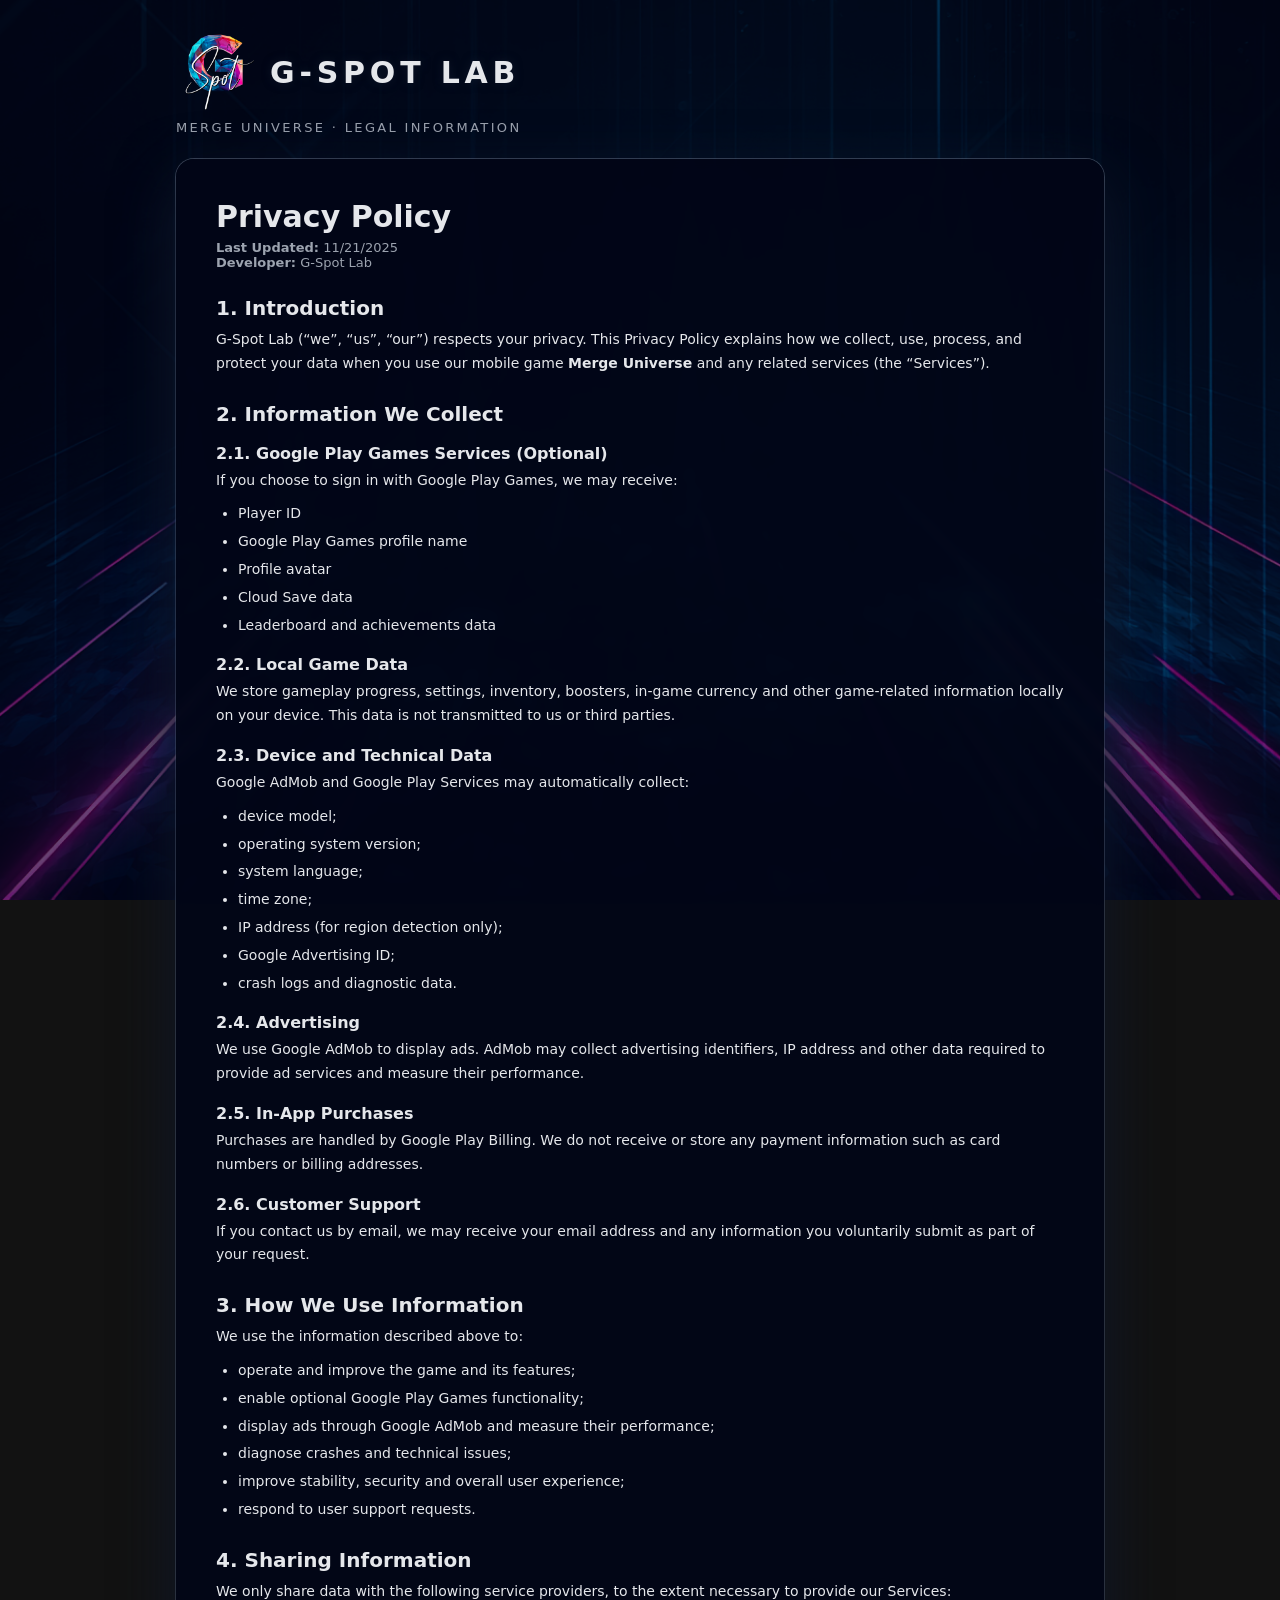
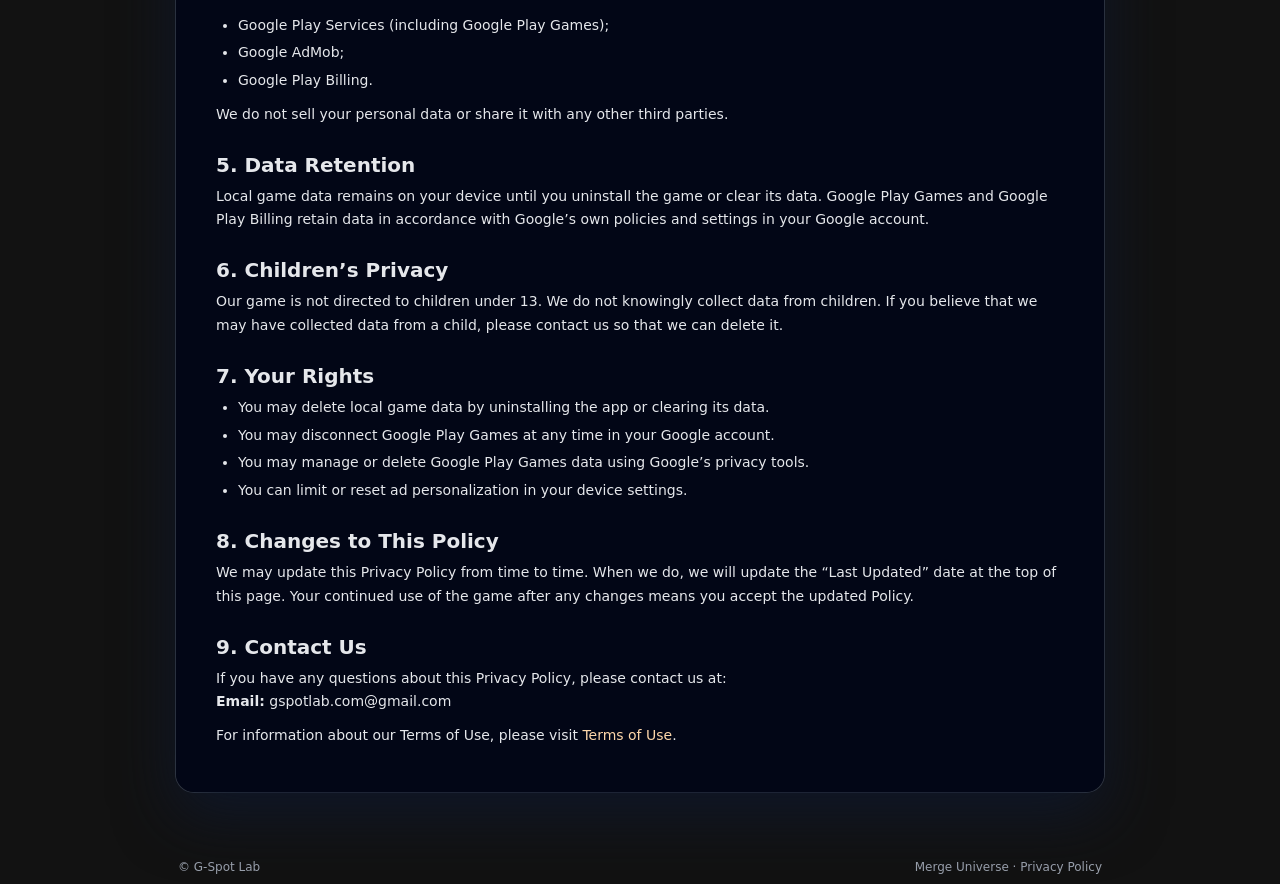
==== privacy/index.html @ c83ce178 "Update privacy index.html" ====
<!doctype html>
<html lang="en">
<head>
  <meta charset="utf-8" />
  <title>Privacy Policy – G-Spot Lab</title>
  <meta name="viewport" content="width=device-width, initial-scale=1" />
  <style>
    :root {
      color-scheme: dark;
      --bg-overlay: rgba(2, 6, 23, 0.6);   /* затемнение поверх фона */
      --card-bg: rgba(2, 6, 23, 0.94);     /* подложка под текст */
      --card-border: rgba(148, 163, 184, 0.4);
      --text: #e5e7eb;                     /* светло-серый текст */
      --muted: #9ca3af;
      --accent: #f97316;
      --accent-soft: #fed7aa;
    }

    * { box-sizing: border-box; }

    body {
      margin: 0;
      font-family: system-ui, -apple-system, BlinkMacSystemFont, "Segoe UI",
                   sans-serif;
      color: var(--text);

      /* фон как на Terms */
      background-image: url("../assets/loading-bg.png");
      background-size: cover;
      background-repeat: no-repeat;
      background-position: center bottom;
      background-attachment: fixed;

      position: relative;
      min-height: 100vh;
    }

    body::before {
      content: "";
      position: fixed;
      inset: 0;
      background: var(--bg-overlay);
      pointer-events: none;
      z-index: -1;
    }

    .page-wrap {
      max-width: 960px;
      margin: 0 auto;
      padding: 24px 12px 40px;
    }

    header {
      margin-bottom: 24px;
      display: flex;
      flex-direction: column;
      gap: 8px;
      align-items: flex-start;
    }

    .logo-row {
      display: flex;
      align-items: center;
      gap: 14px;
    }

    .logo-image {
      height: 80px;
      width: auto;
      display: block;
    }

    .logo-text-main {
      font-size: 30px;
      font-weight: 700;
      letter-spacing: 0.16em;
      text-transform: uppercase;
      color: var(--text); /* как основной текст */
      text-shadow: 0 0 10px rgba(15, 23, 42, 0.9);
    }

    .subtitle {
      font-size: 13px;
      text-transform: uppercase;
      letter-spacing: 0.18em;
      color: var(--muted);
    }

    .card {
      background: var(--card-bg);
      border-radius: 18px;
      padding: 30px 22px 30px;
      box-shadow:
        0 22px 60px rgba(15, 23, 42, 0.95),
        0 0 0 1px var(--card-border);
      backdrop-filter: blur(4px);
    }

    @media (min-width: 768px) {
      .page-wrap { padding: 32px 16px 48px; }
      .card { padding: 40px 40px 34px; }
    }

    h1 {
      font-size: 30px;
      margin: 0 0 6px;
    }

    .meta {
      font-size: 13px;
      color: var(--muted);
      margin-bottom: 22px;
    }

    h2 {
      margin-top: 26px;
      margin-bottom: 8px;
      font-size: 20px;
    }

    h3 {
      margin-top: 18px;
      margin-bottom: 4px;
      font-size: 16px;
    }

    p {
      margin-top: 6px;
      margin-bottom: 10px;
      font-size: 14px;
      line-height: 1.7;
      color: var(--text);
    }

    ul {
      margin: 4px 0 10px 22px;
      padding: 0;
      font-size: 14px;
      line-height: 1.7;
      color: var(--text);
    }

    li { margin-bottom: 4px; }
    strong { font-weight: 600; }

    a {
      color: var(--accent-soft);
      text-decoration: none;
      border-bottom: 1px solid transparent;
    }
    a:hover {
      border-bottom-color: rgba(249, 115, 22, 0.7);
    }

    footer {
      max-width: 960px;
      margin: 20px auto 0;
      font-size: 12px;
      color: var(--muted);
      display: flex;
      justify-content: space-between;
      gap: 12px;
      flex-wrap: wrap;
      padding: 0 18px 10px;
    }
  </style>
</head>
<body>
<div class="page-wrap">
  <header>
    <div class="logo-row">
      <img class="logo-image" src="../assets/gspot-logo.png" alt="G-Spot Lab logo" />
      <div class="logo-text-main">G-Spot Lab</div>
    </div>
    <div class="subtitle">Merge Universe · Legal Information</div>
  </header>

  <main class="card">
    <h1>Privacy Policy</h1>
    <div class="meta">
      <div><strong>Last Updated:</strong> 11/21/2025</div>
      <div><strong>Developer:</strong> G-Spot Lab</div>
    </div>

    <h2>1. Introduction</h2>
    <p>
      G-Spot Lab (“we”, “us”, “our”) respects your privacy. This Privacy Policy explains
      how we collect, use, process, and protect your data when you use our mobile game
      <strong>Merge Universe</strong> and any related services (the “Services”).
    </p>

    <h2>2. Information We Collect</h2>

    <h3>2.1. Google Play Games Services (Optional)</h3>
    <p>
      If you choose to sign in with Google Play Games, we may receive:
    </p>
    <ul>
      <li>Player ID</li>
      <li>Google Play Games profile name</li>
      <li>Profile avatar</li>
      <li>Cloud Save data</li>
      <li>Leaderboard and achievements data</li>
    </ul>

    <h3>2.2. Local Game Data</h3>
    <p>
      We store gameplay progress, settings, inventory, boosters, in-game currency and
      other game-related information locally on your device. This data is not transmitted
      to us or third parties.
    </p>

    <h3>2.3. Device and Technical Data</h3>
    <p>
      Google AdMob and Google Play Services may automatically collect:
    </p>
    <ul>
      <li>device model;</li>
      <li>operating system version;</li>
      <li>system language;</li>
      <li>time zone;</li>
      <li>IP address (for region detection only);</li>
      <li>Google Advertising ID;</li>
      <li>crash logs and diagnostic data.</li>
    </ul>

    <h3>2.4. Advertising</h3>
    <p>
      We use Google AdMob to display ads. AdMob may collect advertising identifiers,
      IP address and other data required to provide ad services and measure their
      performance.
    </p>

    <h3>2.5. In-App Purchases</h3>
    <p>
      Purchases are handled by Google Play Billing. We do not receive or store any payment
      information such as card numbers or billing addresses.
    </p>

    <h3>2.6. Customer Support</h3>
    <p>
      If you contact us by email, we may receive your email address and any information
      you voluntarily submit as part of your request.
    </p>

    <h2>3. How We Use Information</h2>
    <p>We use the information described above to:</p>
    <ul>
      <li>operate and improve the game and its features;</li>
      <li>enable optional Google Play Games functionality;</li>
      <li>display ads through Google AdMob and measure their performance;</li>
      <li>diagnose crashes and technical issues;</li>
      <li>improve stability, security and overall user experience;</li>
      <li>respond to user support requests.</li>
    </ul>

    <h2>4. Sharing Information</h2>
    <p>
      We only share data with the following service providers, to the extent necessary
      to provide our Services:
    </p>
    <ul>
      <li>Google Play Services (including Google Play Games);</li>
      <li>Google AdMob;</li>
      <li>Google Play Billing.</li>
    </ul>
    <p>
      We do not sell your personal data or share it with any other third parties.
    </p>

    <h2>5. Data Retention</h2>
    <p>
      Local game data remains on your device until you uninstall the game or clear its
      data. Google Play Games and Google Play Billing retain data in accordance with
      Google’s own policies and settings in your Google account.
    </p>

    <h2>6. Children’s Privacy</h2>
    <p>
      Our game is not directed to children under 13. We do not knowingly collect data
      from children. If you believe that we may have collected data from a child,
      please contact us so that we can delete it.
    </p>

    <h2>7. Your Rights</h2>
    <ul>
      <li>You may delete local game data by uninstalling the app or clearing its data.</li>
      <li>You may disconnect Google Play Games at any time in your Google account.</li>
      <li>You may manage or delete Google Play Games data using Google’s privacy tools.</li>
      <li>You can limit or reset ad personalization in your device settings.</li>
    </ul>

    <h2>8. Changes to This Policy</h2>
    <p>
      We may update this Privacy Policy from time to time. When we do, we will update
      the “Last Updated” date at the top of this page. Your continued use of the game
      after any changes means you accept the updated Policy.
    </p>

    <h2>9. Contact Us</h2>
    <p>
      If you have any questions about this Privacy Policy, please contact us at:<br />
      <strong>Email:</strong> gspotlab.com@gmail.com
    </p>
    <p>
      For information about our Terms of Use, please visit
      <a href="/terms">Terms of Use</a>.
    </p>
  </main>
</div>

<footer>
  <span>© G-Spot Lab</span>
  <span>Merge Universe · Privacy Policy</span>
</footer>
</body>
</html>
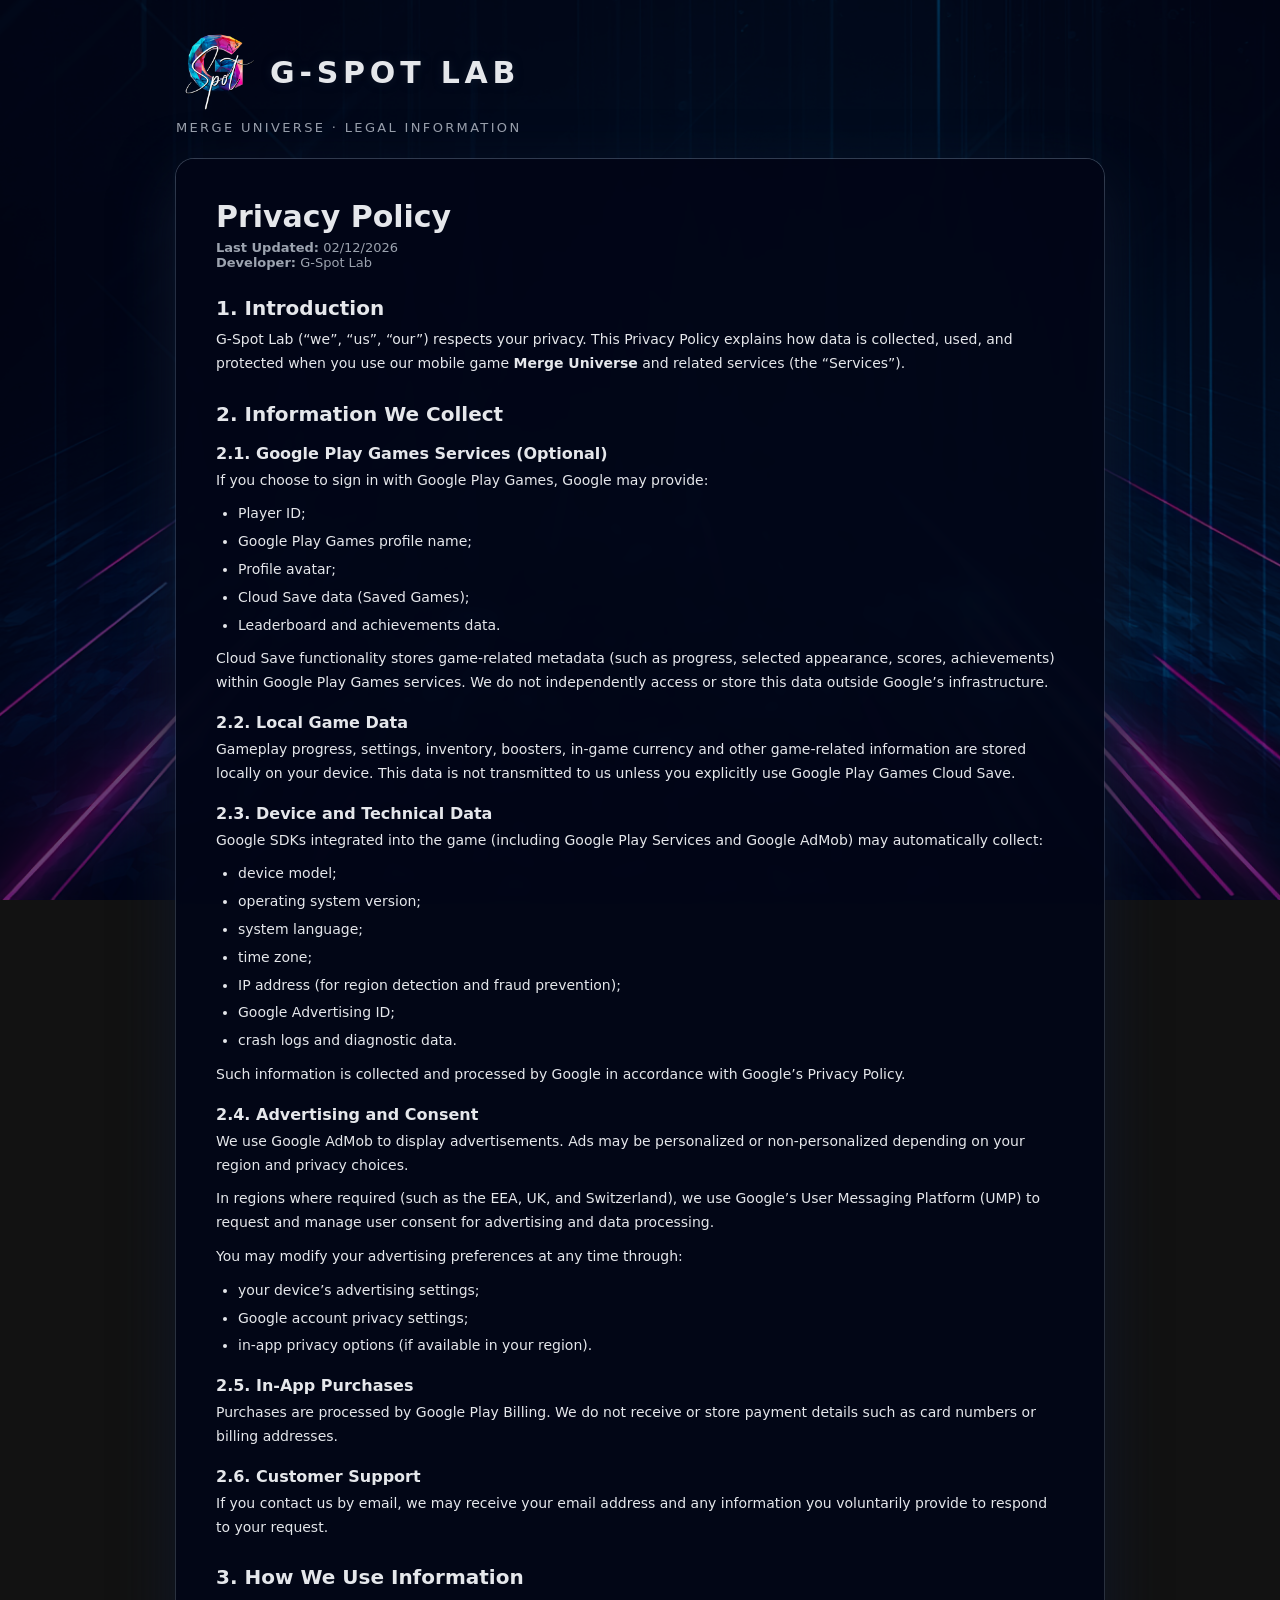
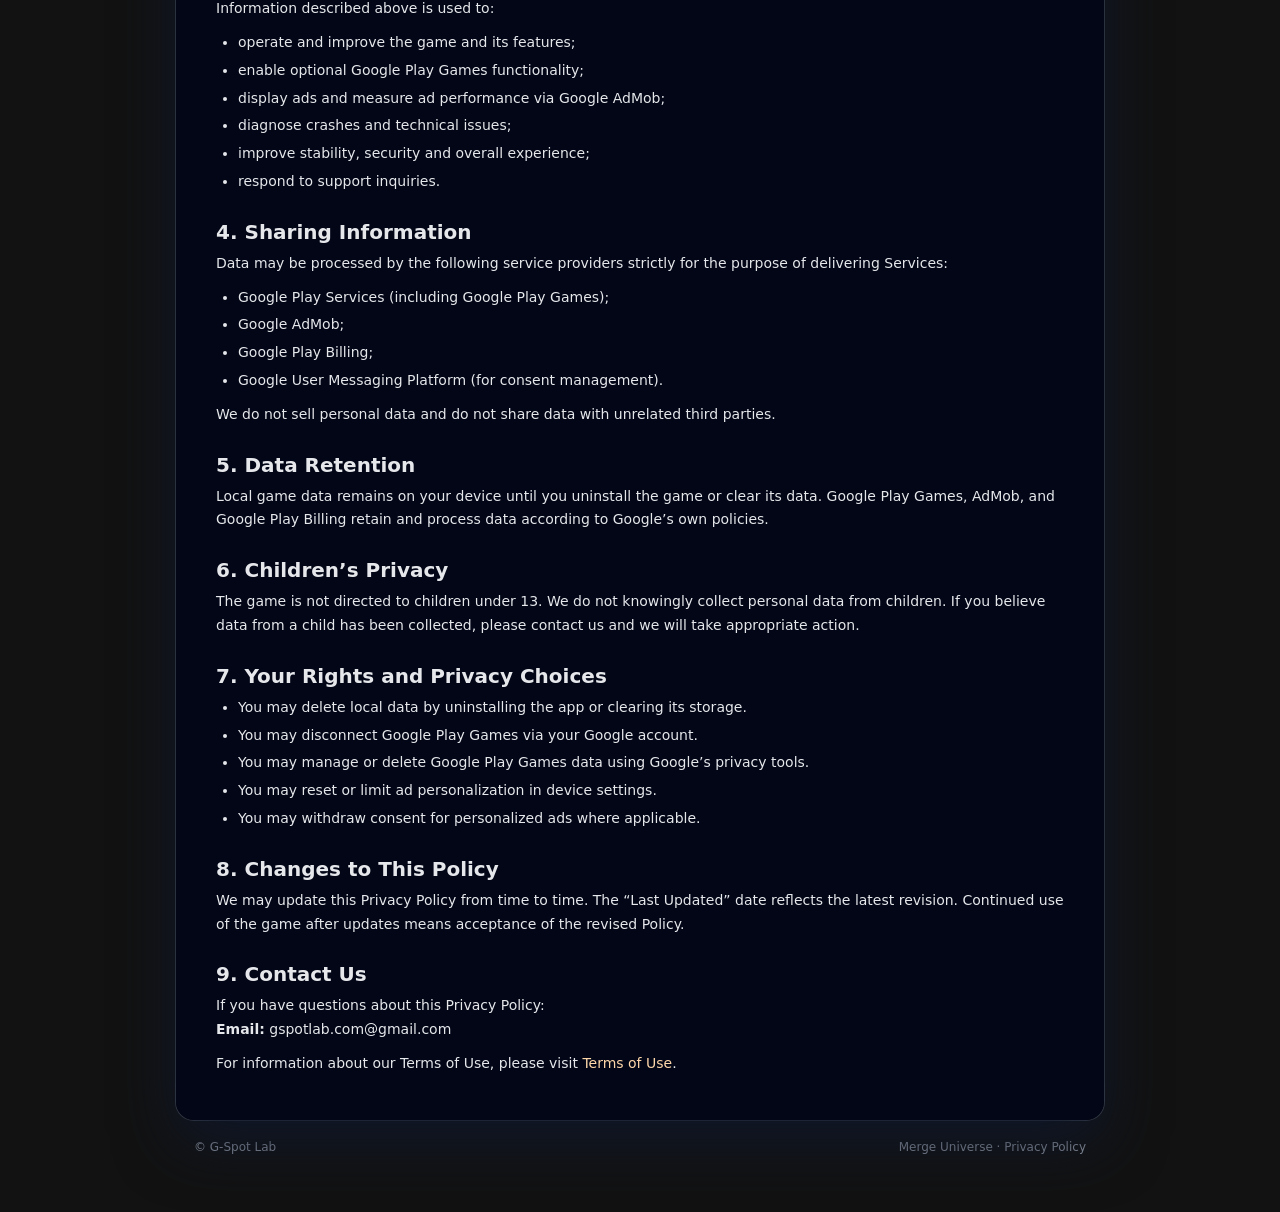
==== commit 21130271: "Update index.html" ====
--- a/privacy/index.html
+++ b/privacy/index.html
@@ -176,138 +176,160 @@
   </header>
 
   <main class="card">
-    <h1>Privacy Policy</h1>
-    <div class="meta">
-      <div><strong>Last Updated:</strong> 11/21/2025</div>
-      <div><strong>Developer:</strong> G-Spot Lab</div>
-    </div>
-
-    <h2>1. Introduction</h2>
-    <p>
-      G-Spot Lab (“we”, “us”, “our”) respects your privacy. This Privacy Policy explains
-      how we collect, use, process, and protect your data when you use our mobile game
-      <strong>Merge Universe</strong> and any related services (the “Services”).
-    </p>
-
-    <h2>2. Information We Collect</h2>
-
-    <h3>2.1. Google Play Games Services (Optional)</h3>
-    <p>
-      If you choose to sign in with Google Play Games, we may receive:
-    </p>
-    <ul>
-      <li>Player ID</li>
-      <li>Google Play Games profile name</li>
-      <li>Profile avatar</li>
-      <li>Cloud Save data</li>
-      <li>Leaderboard and achievements data</li>
-    </ul>
-
-    <h3>2.2. Local Game Data</h3>
-    <p>
-      We store gameplay progress, settings, inventory, boosters, in-game currency and
-      other game-related information locally on your device. This data is not transmitted
-      to us or third parties.
-    </p>
-
-    <h3>2.3. Device and Technical Data</h3>
-    <p>
-      Google AdMob and Google Play Services may automatically collect:
-    </p>
-    <ul>
-      <li>device model;</li>
-      <li>operating system version;</li>
-      <li>system language;</li>
-      <li>time zone;</li>
-      <li>IP address (for region detection only);</li>
-      <li>Google Advertising ID;</li>
-      <li>crash logs and diagnostic data.</li>
-    </ul>
-
-    <h3>2.4. Advertising</h3>
-    <p>
-      We use Google AdMob to display ads. AdMob may collect advertising identifiers,
-      IP address and other data required to provide ad services and measure their
-      performance.
-    </p>
-
-    <h3>2.5. In-App Purchases</h3>
-    <p>
-      Purchases are handled by Google Play Billing. We do not receive or store any payment
-      information such as card numbers or billing addresses.
-    </p>
-
-    <h3>2.6. Customer Support</h3>
-    <p>
-      If you contact us by email, we may receive your email address and any information
-      you voluntarily submit as part of your request.
-    </p>
-
-    <h2>3. How We Use Information</h2>
-    <p>We use the information described above to:</p>
-    <ul>
-      <li>operate and improve the game and its features;</li>
-      <li>enable optional Google Play Games functionality;</li>
-      <li>display ads through Google AdMob and measure their performance;</li>
-      <li>diagnose crashes and technical issues;</li>
-      <li>improve stability, security and overall user experience;</li>
-      <li>respond to user support requests.</li>
-    </ul>
-
-    <h2>4. Sharing Information</h2>
-    <p>
-      We only share data with the following service providers, to the extent necessary
-      to provide our Services:
-    </p>
-    <ul>
-      <li>Google Play Services (including Google Play Games);</li>
-      <li>Google AdMob;</li>
-      <li>Google Play Billing.</li>
-    </ul>
-    <p>
-      We do not sell your personal data or share it with any other third parties.
-    </p>
-
-    <h2>5. Data Retention</h2>
-    <p>
-      Local game data remains on your device until you uninstall the game or clear its
-      data. Google Play Games and Google Play Billing retain data in accordance with
-      Google’s own policies and settings in your Google account.
-    </p>
-
-    <h2>6. Children’s Privacy</h2>
-    <p>
-      Our game is not directed to children under 13. We do not knowingly collect data
-      from children. If you believe that we may have collected data from a child,
-      please contact us so that we can delete it.
-    </p>
-
-    <h2>7. Your Rights</h2>
-    <ul>
-      <li>You may delete local game data by uninstalling the app or clearing its data.</li>
-      <li>You may disconnect Google Play Games at any time in your Google account.</li>
-      <li>You may manage or delete Google Play Games data using Google’s privacy tools.</li>
-      <li>You can limit or reset ad personalization in your device settings.</li>
-    </ul>
-
-    <h2>8. Changes to This Policy</h2>
-    <p>
-      We may update this Privacy Policy from time to time. When we do, we will update
-      the “Last Updated” date at the top of this page. Your continued use of the game
-      after any changes means you accept the updated Policy.
-    </p>
-
-    <h2>9. Contact Us</h2>
-    <p>
-      If you have any questions about this Privacy Policy, please contact us at:<br />
-      <strong>Email:</strong> gspotlab.com@gmail.com
-    </p>
-    <p>
-      For information about our Terms of Use, please visit
-      <a href="/terms">Terms of Use</a>.
-    </p>
-  </main>
-</div>
+  <h1>Privacy Policy</h1>
+  <div class="meta">
+    <div><strong>Last Updated:</strong> 02/12/2026</div>
+    <div><strong>Developer:</strong> G-Spot Lab</div>
+  </div>
+
+  <h2>1. Introduction</h2>
+  <p>
+    G-Spot Lab (“we”, “us”, “our”) respects your privacy. This Privacy Policy explains
+    how data is collected, used, and protected when you use our mobile game
+    <strong>Merge Universe</strong> and related services (the “Services”).
+  </p>
+
+  <h2>2. Information We Collect</h2>
+
+  <h3>2.1. Google Play Games Services (Optional)</h3>
+  <p>If you choose to sign in with Google Play Games, Google may provide:</p>
+  <ul>
+    <li>Player ID;</li>
+    <li>Google Play Games profile name;</li>
+    <li>Profile avatar;</li>
+    <li>Cloud Save data (Saved Games);</li>
+    <li>Leaderboard and achievements data.</li>
+  </ul>
+  <p>
+    Cloud Save functionality stores game-related metadata (such as progress,
+    selected appearance, scores, achievements) within Google Play Games services.
+    We do not independently access or store this data outside Google’s infrastructure.
+  </p>
+
+  <h3>2.2. Local Game Data</h3>
+  <p>
+    Gameplay progress, settings, inventory, boosters, in-game currency and other
+    game-related information are stored locally on your device. This data is not
+    transmitted to us unless you explicitly use Google Play Games Cloud Save.
+  </p>
+
+  <h3>2.3. Device and Technical Data</h3>
+  <p>
+    Google SDKs integrated into the game (including Google Play Services and
+    Google AdMob) may automatically collect:
+  </p>
+  <ul>
+    <li>device model;</li>
+    <li>operating system version;</li>
+    <li>system language;</li>
+    <li>time zone;</li>
+    <li>IP address (for region detection and fraud prevention);</li>
+    <li>Google Advertising ID;</li>
+    <li>crash logs and diagnostic data.</li>
+  </ul>
+  <p>
+    Such information is collected and processed by Google in accordance with
+    Google’s Privacy Policy.
+  </p>
+
+  <h3>2.4. Advertising and Consent</h3>
+  <p>
+    We use Google AdMob to display advertisements. Ads may be personalized or
+    non-personalized depending on your region and privacy choices.
+  </p>
+  <p>
+    In regions where required (such as the EEA, UK, and Switzerland), we use
+    Google’s User Messaging Platform (UMP) to request and manage user consent
+    for advertising and data processing.
+  </p>
+  <p>
+    You may modify your advertising preferences at any time through:
+  </p>
+  <ul>
+    <li>your device’s advertising settings;</li>
+    <li>Google account privacy settings;</li>
+    <li>in-app privacy options (if available in your region).</li>
+  </ul>
+
+  <h3>2.5. In-App Purchases</h3>
+  <p>
+    Purchases are processed by Google Play Billing. We do not receive or store
+    payment details such as card numbers or billing addresses.
+  </p>
+
+  <h3>2.6. Customer Support</h3>
+  <p>
+    If you contact us by email, we may receive your email address and any
+    information you voluntarily provide to respond to your request.
+  </p>
+
+  <h2>3. How We Use Information</h2>
+  <p>Information described above is used to:</p>
+  <ul>
+    <li>operate and improve the game and its features;</li>
+    <li>enable optional Google Play Games functionality;</li>
+    <li>display ads and measure ad performance via Google AdMob;</li>
+    <li>diagnose crashes and technical issues;</li>
+    <li>improve stability, security and overall experience;</li>
+    <li>respond to support inquiries.</li>
+  </ul>
+
+  <h2>4. Sharing Information</h2>
+  <p>
+    Data may be processed by the following service providers strictly for the
+    purpose of delivering Services:
+  </p>
+  <ul>
+    <li>Google Play Services (including Google Play Games);</li>
+    <li>Google AdMob;</li>
+    <li>Google Play Billing;</li>
+    <li>Google User Messaging Platform (for consent management).</li>
+  </ul>
+  <p>
+    We do not sell personal data and do not share data with unrelated third parties.
+  </p>
+
+  <h2>5. Data Retention</h2>
+  <p>
+    Local game data remains on your device until you uninstall the game or clear
+    its data. Google Play Games, AdMob, and Google Play Billing retain and
+    process data according to Google’s own policies.
+  </p>
+
+  <h2>6. Children’s Privacy</h2>
+  <p>
+    The game is not directed to children under 13. We do not knowingly collect
+    personal data from children. If you believe data from a child has been
+    collected, please contact us and we will take appropriate action.
+  </p>
+
+  <h2>7. Your Rights and Privacy Choices</h2>
+  <ul>
+    <li>You may delete local data by uninstalling the app or clearing its storage.</li>
+    <li>You may disconnect Google Play Games via your Google account.</li>
+    <li>You may manage or delete Google Play Games data using Google’s privacy tools.</li>
+    <li>You may reset or limit ad personalization in device settings.</li>
+    <li>You may withdraw consent for personalized ads where applicable.</li>
+  </ul>
+
+  <h2>8. Changes to This Policy</h2>
+  <p>
+    We may update this Privacy Policy from time to time. The “Last Updated” date
+    reflects the latest revision. Continued use of the game after updates means
+    acceptance of the revised Policy.
+  </p>
+
+  <h2>9. Contact Us</h2>
+  <p>
+    If you have questions about this Privacy Policy:<br />
+    <strong>Email:</strong> gspotlab.com@gmail.com
+  </p>
+  <p>
+    For information about our Terms of Use, please visit
+    <a href="/terms">Terms of Use</a>.
+  </p>
+</main>
+
 
 <footer>
   <span>© G-Spot Lab</span>
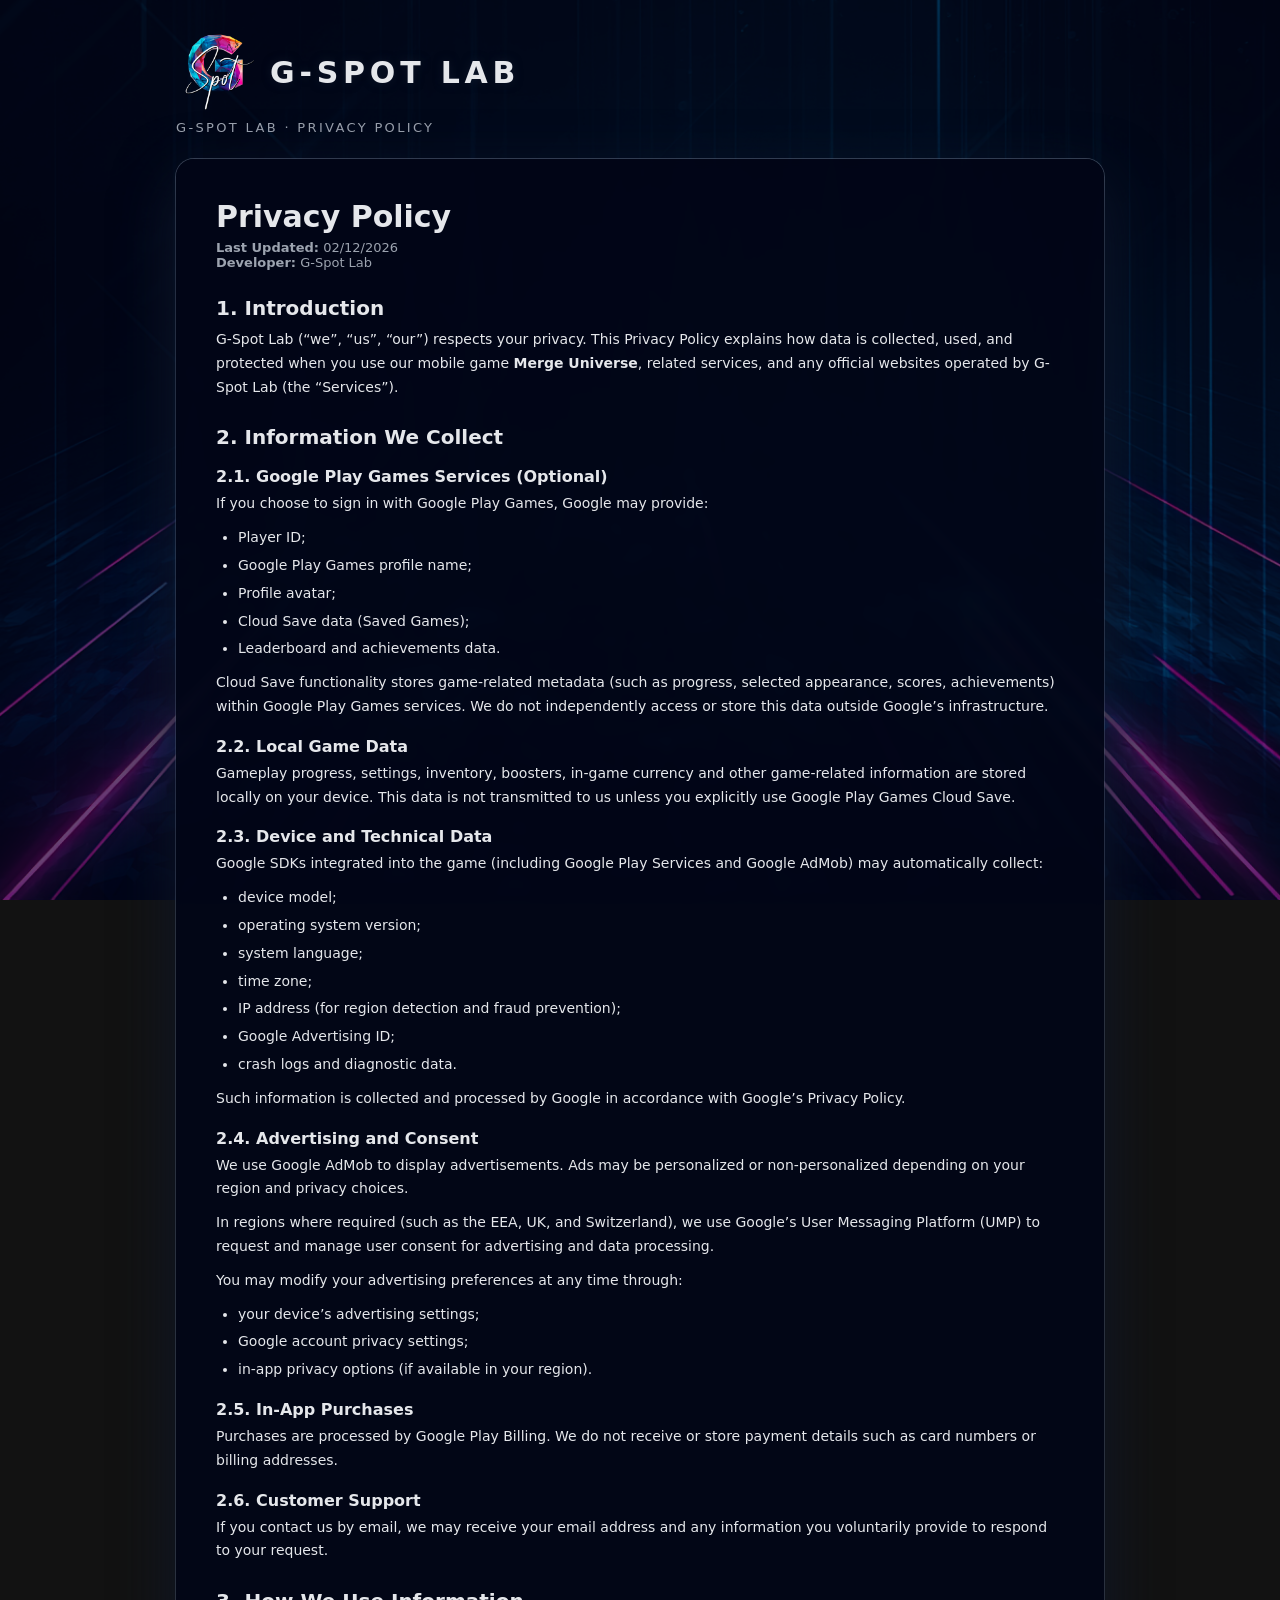
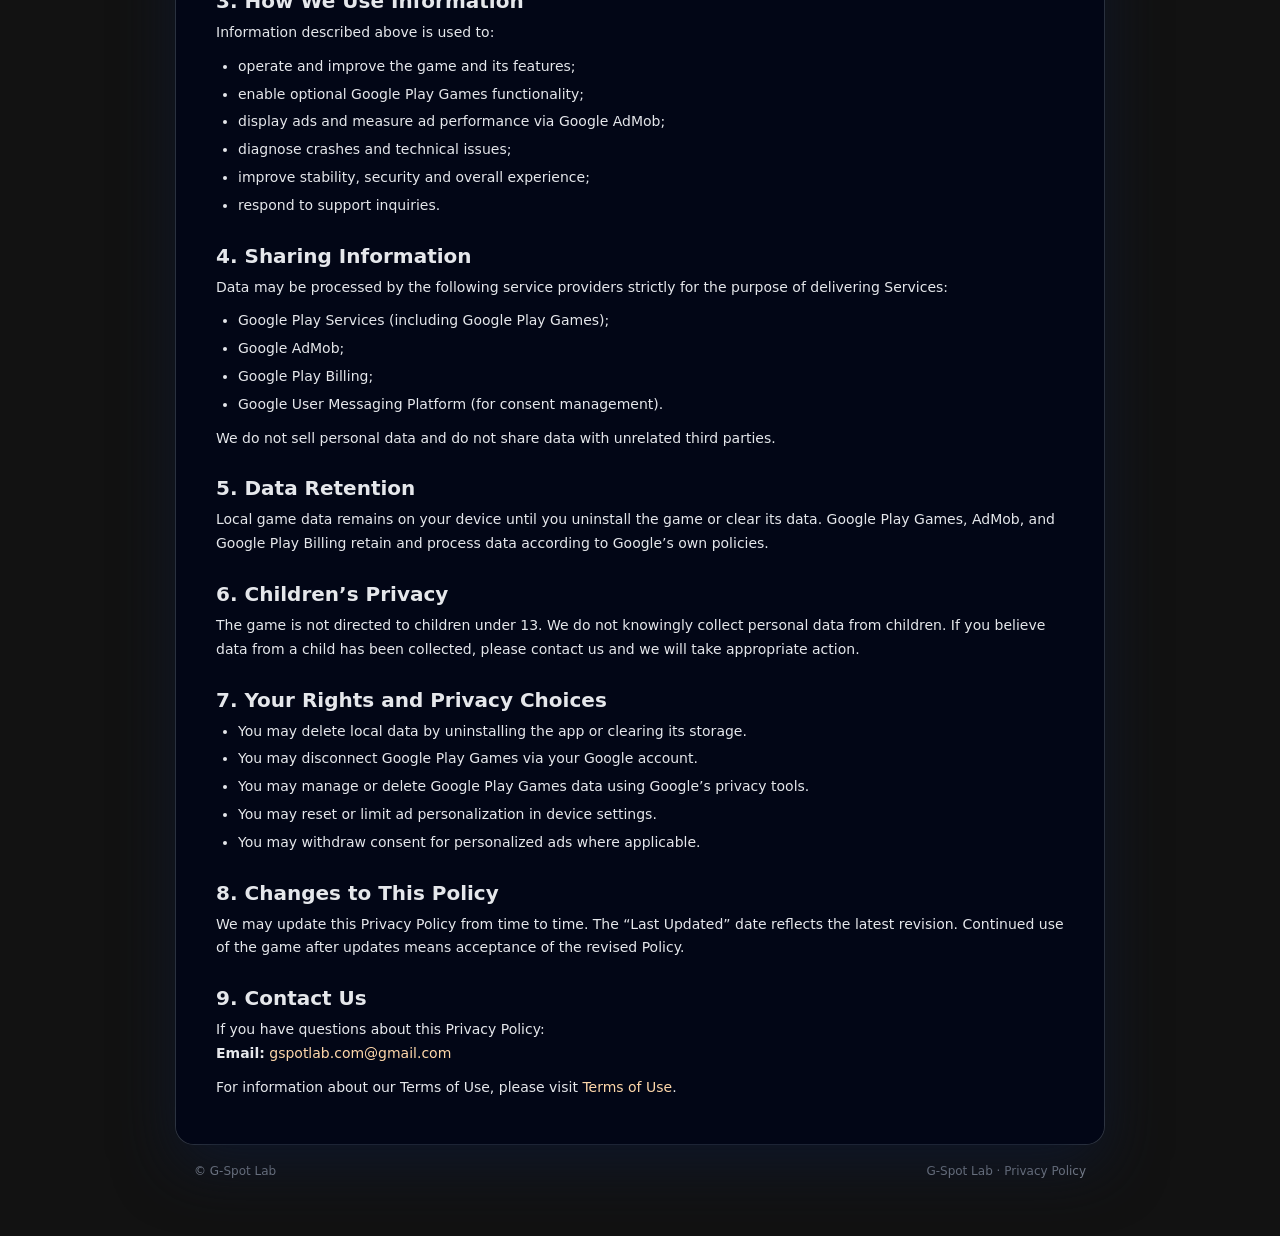
==== commit 0627e1f2: "Update index.html" ====
--- a/privacy/index.html
+++ b/privacy/index.html
@@ -172,7 +172,7 @@
       <img class="logo-image" src="../assets/gspot-logo.png" alt="G-Spot Lab logo" />
       <div class="logo-text-main">G-Spot Lab</div>
     </div>
-    <div class="subtitle">Merge Universe · Legal Information</div>
+    <div class="subtitle">G-Spot Lab · Privacy Policy</div>
   </header>
 
   <main class="card">
@@ -183,11 +183,12 @@
   </div>
 
   <h2>1. Introduction</h2>
-  <p>
-    G-Spot Lab (“we”, “us”, “our”) respects your privacy. This Privacy Policy explains
-    how data is collected, used, and protected when you use our mobile game
-    <strong>Merge Universe</strong> and related services (the “Services”).
-  </p>
+<p>
+  G-Spot Lab (“we”, “us”, “our”) respects your privacy. This Privacy Policy explains
+  how data is collected, used, and protected when you use our mobile game
+  <strong>Merge Universe</strong>, related services, and any official websites
+  operated by G-Spot Lab (the “Services”).
+</p>
 
   <h2>2. Information We Collect</h2>
 
@@ -322,7 +323,8 @@
   <h2>9. Contact Us</h2>
   <p>
     If you have questions about this Privacy Policy:<br />
-    <strong>Email:</strong> gspotlab.com@gmail.com
+    <strong>Email:</strong> 
+<a href="mailto:gspotlab.com@gmail.com">gspotlab.com@gmail.com</a>
   </p>
   <p>
     For information about our Terms of Use, please visit
@@ -333,7 +335,7 @@
 
 <footer>
   <span>© G-Spot Lab</span>
-  <span>Merge Universe · Privacy Policy</span>
+  <span>G-Spot Lab · Privacy Policy</span>
 </footer>
 </body>
 </html>
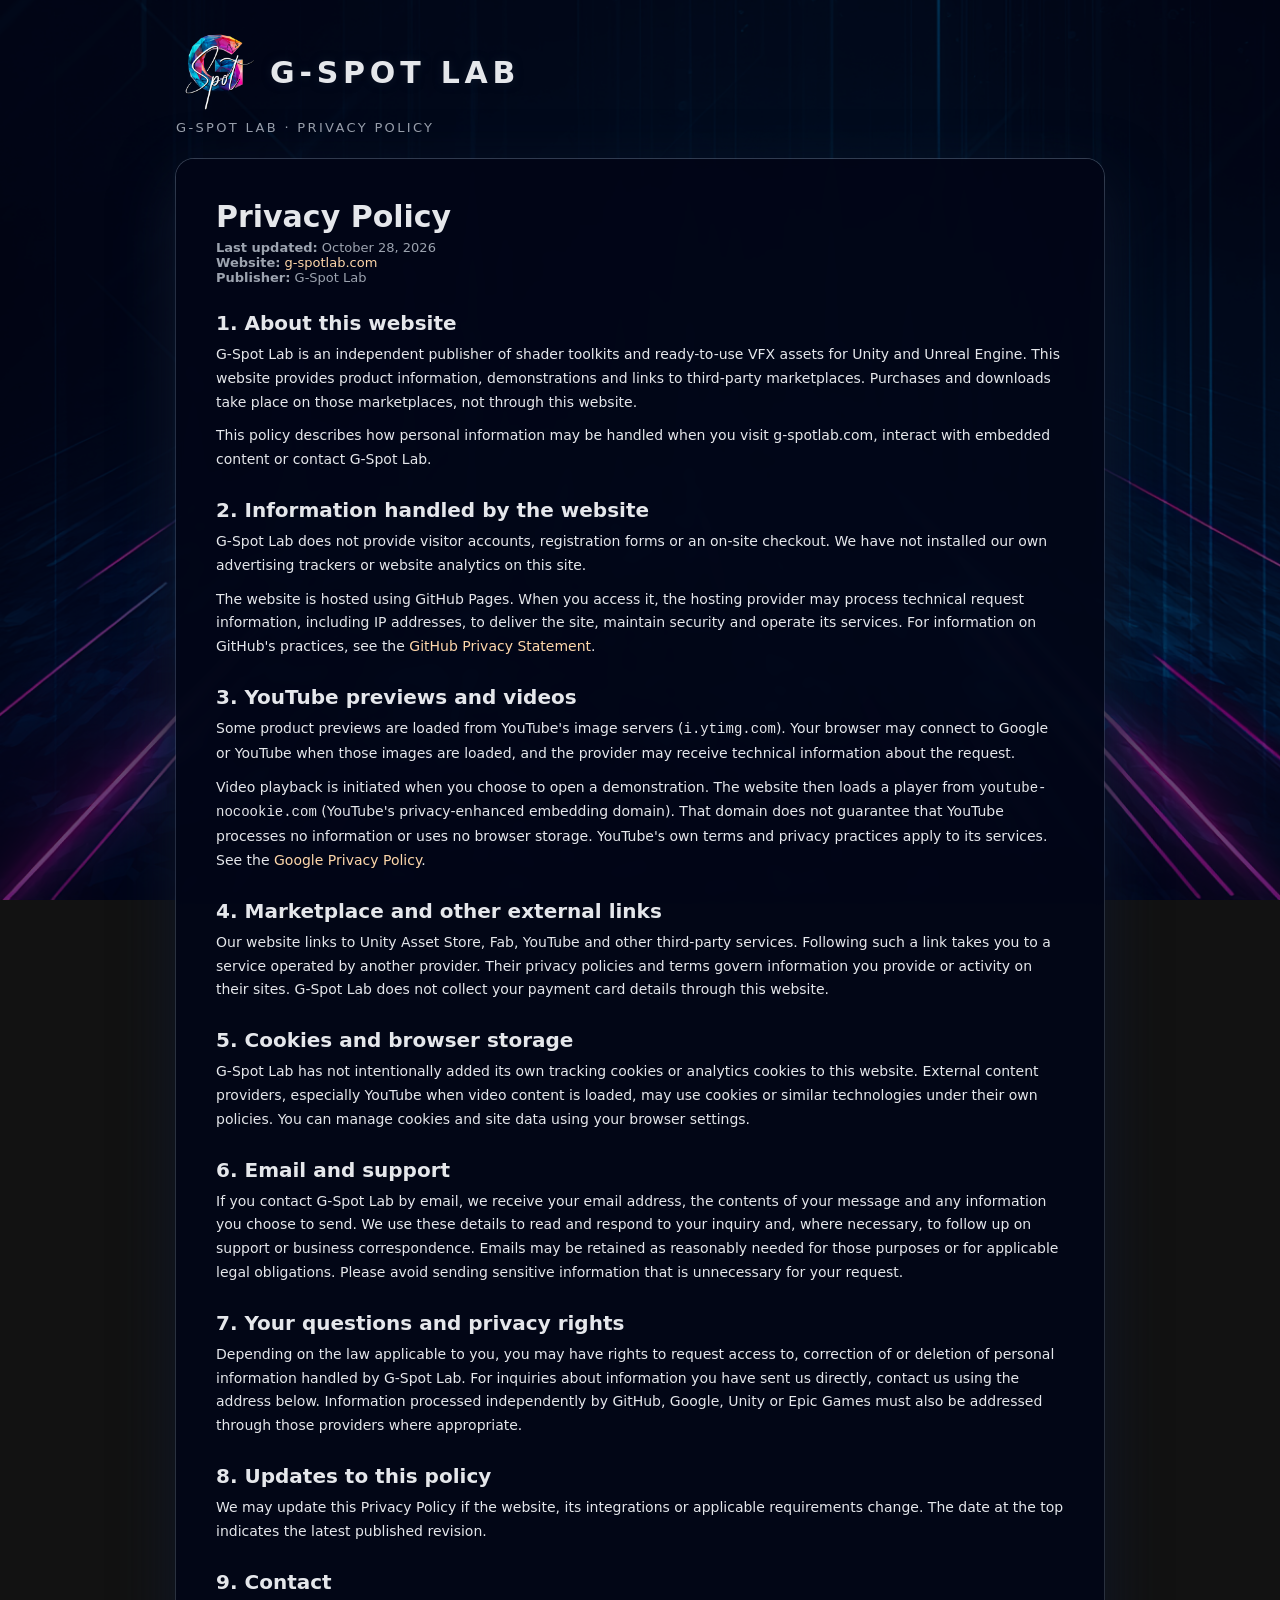
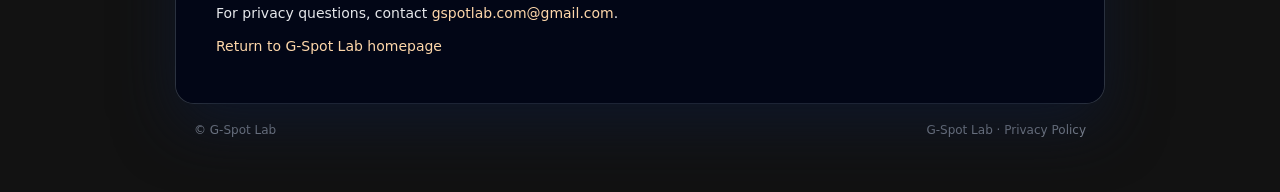
==== commit 3f5fd193: "Rewrite Privacy Policy for G-Spot Lab static asset publisher website" ====
--- a/privacy/index.html
+++ b/privacy/index.html
@@ -164,6 +164,8 @@
       padding: 0 18px 10px;
     }
   </style>
+<link rel="stylesheet" href="/assets/back-to-top.css?v=1" />
+  <script src="/assets/back-to-top.js?v=1" defer></script>
 </head>
 <body>
 <div class="page-wrap">
@@ -176,161 +178,44 @@
   </header>
 
   <main class="card">
-  <h1>Privacy Policy</h1>
-  <div class="meta">
-    <div><strong>Last Updated:</strong> 02/12/2026</div>
-    <div><strong>Developer:</strong> G-Spot Lab</div>
-  </div>
-
-  <h2>1. Introduction</h2>
-<p>
-  G-Spot Lab (“we”, “us”, “our”) respects your privacy. This Privacy Policy explains
-  how data is collected, used, and protected when you use our mobile game
-  <strong>Merge Universe</strong>, related services, and any official websites
-  operated by G-Spot Lab (the “Services”).
-</p>
-
-  <h2>2. Information We Collect</h2>
-
-  <h3>2.1. Google Play Games Services (Optional)</h3>
-  <p>If you choose to sign in with Google Play Games, Google may provide:</p>
-  <ul>
-    <li>Player ID;</li>
-    <li>Google Play Games profile name;</li>
-    <li>Profile avatar;</li>
-    <li>Cloud Save data (Saved Games);</li>
-    <li>Leaderboard and achievements data.</li>
-  </ul>
-  <p>
-    Cloud Save functionality stores game-related metadata (such as progress,
-    selected appearance, scores, achievements) within Google Play Games services.
-    We do not independently access or store this data outside Google’s infrastructure.
-  </p>
-
-  <h3>2.2. Local Game Data</h3>
-  <p>
-    Gameplay progress, settings, inventory, boosters, in-game currency and other
-    game-related information are stored locally on your device. This data is not
-    transmitted to us unless you explicitly use Google Play Games Cloud Save.
-  </p>
-
-  <h3>2.3. Device and Technical Data</h3>
-  <p>
-    Google SDKs integrated into the game (including Google Play Services and
-    Google AdMob) may automatically collect:
-  </p>
-  <ul>
-    <li>device model;</li>
-    <li>operating system version;</li>
-    <li>system language;</li>
-    <li>time zone;</li>
-    <li>IP address (for region detection and fraud prevention);</li>
-    <li>Google Advertising ID;</li>
-    <li>crash logs and diagnostic data.</li>
-  </ul>
-  <p>
-    Such information is collected and processed by Google in accordance with
-    Google’s Privacy Policy.
-  </p>
-
-  <h3>2.4. Advertising and Consent</h3>
-  <p>
-    We use Google AdMob to display advertisements. Ads may be personalized or
-    non-personalized depending on your region and privacy choices.
-  </p>
-  <p>
-    In regions where required (such as the EEA, UK, and Switzerland), we use
-    Google’s User Messaging Platform (UMP) to request and manage user consent
-    for advertising and data processing.
-  </p>
-  <p>
-    You may modify your advertising preferences at any time through:
-  </p>
-  <ul>
-    <li>your device’s advertising settings;</li>
-    <li>Google account privacy settings;</li>
-    <li>in-app privacy options (if available in your region).</li>
-  </ul>
-
-  <h3>2.5. In-App Purchases</h3>
-  <p>
-    Purchases are processed by Google Play Billing. We do not receive or store
-    payment details such as card numbers or billing addresses.
-  </p>
-
-  <h3>2.6. Customer Support</h3>
-  <p>
-    If you contact us by email, we may receive your email address and any
-    information you voluntarily provide to respond to your request.
-  </p>
-
-  <h2>3. How We Use Information</h2>
-  <p>Information described above is used to:</p>
-  <ul>
-    <li>operate and improve the game and its features;</li>
-    <li>enable optional Google Play Games functionality;</li>
-    <li>display ads and measure ad performance via Google AdMob;</li>
-    <li>diagnose crashes and technical issues;</li>
-    <li>improve stability, security and overall experience;</li>
-    <li>respond to support inquiries.</li>
-  </ul>
-
-  <h2>4. Sharing Information</h2>
-  <p>
-    Data may be processed by the following service providers strictly for the
-    purpose of delivering Services:
-  </p>
-  <ul>
-    <li>Google Play Services (including Google Play Games);</li>
-    <li>Google AdMob;</li>
-    <li>Google Play Billing;</li>
-    <li>Google User Messaging Platform (for consent management).</li>
-  </ul>
-  <p>
-    We do not sell personal data and do not share data with unrelated third parties.
-  </p>
-
-  <h2>5. Data Retention</h2>
-  <p>
-    Local game data remains on your device until you uninstall the game or clear
-    its data. Google Play Games, AdMob, and Google Play Billing retain and
-    process data according to Google’s own policies.
-  </p>
-
-  <h2>6. Children’s Privacy</h2>
-  <p>
-    The game is not directed to children under 13. We do not knowingly collect
-    personal data from children. If you believe data from a child has been
-    collected, please contact us and we will take appropriate action.
-  </p>
-
-  <h2>7. Your Rights and Privacy Choices</h2>
-  <ul>
-    <li>You may delete local data by uninstalling the app or clearing its storage.</li>
-    <li>You may disconnect Google Play Games via your Google account.</li>
-    <li>You may manage or delete Google Play Games data using Google’s privacy tools.</li>
-    <li>You may reset or limit ad personalization in device settings.</li>
-    <li>You may withdraw consent for personalized ads where applicable.</li>
-  </ul>
-
-  <h2>8. Changes to This Policy</h2>
-  <p>
-    We may update this Privacy Policy from time to time. The “Last Updated” date
-    reflects the latest revision. Continued use of the game after updates means
-    acceptance of the revised Policy.
-  </p>
-
-  <h2>9. Contact Us</h2>
-  <p>
-    If you have questions about this Privacy Policy:<br />
-    <strong>Email:</strong> 
-<a href="mailto:gspotlab.com@gmail.com">gspotlab.com@gmail.com</a>
-  </p>
-  <p>
-    For information about our Terms of Use, please visit
-    <a href="/terms">Terms of Use</a>.
-  </p>
-</main>
+    <h1>Privacy Policy</h1>
+    <div class="meta">
+      <div><strong>Last updated:</strong> October 28, 2026</div>
+      <div><strong>Website:</strong> <a href="https://g-spotlab.com/">g-spotlab.com</a></div>
+      <div><strong>Publisher:</strong> G-Spot Lab</div>
+    </div>
+
+    <h2>1. About this website</h2>
+    <p>G-Spot Lab is an independent publisher of shader toolkits and ready-to-use VFX assets for Unity and Unreal Engine. This website provides product information, demonstrations and links to third-party marketplaces. Purchases and downloads take place on those marketplaces, not through this website.</p>
+    <p>This policy describes how personal information may be handled when you visit g-spotlab.com, interact with embedded content or contact G-Spot Lab.</p>
+
+    <h2>2. Information handled by the website</h2>
+    <p>G-Spot Lab does not provide visitor accounts, registration forms or an on-site checkout. We have not installed our own advertising trackers or website analytics on this site.</p>
+    <p>The website is hosted using GitHub Pages. When you access it, the hosting provider may process technical request information, including IP addresses, to deliver the site, maintain security and operate its services. For information on GitHub's practices, see the <a href="https://docs.github.com/en/site-policy/privacy-policies/github-general-privacy-statement" target="_blank" rel="noopener noreferrer">GitHub Privacy Statement</a>.</p>
+
+    <h2>3. YouTube previews and videos</h2>
+    <p>Some product previews are loaded from YouTube's image servers (<code>i.ytimg.com</code>). Your browser may connect to Google or YouTube when those images are loaded, and the provider may receive technical information about the request.</p>
+    <p>Video playback is initiated when you choose to open a demonstration. The website then loads a player from <code>youtube-nocookie.com</code> (YouTube's privacy-enhanced embedding domain). That domain does not guarantee that YouTube processes no information or uses no browser storage. YouTube's own terms and privacy practices apply to its services. See the <a href="https://policies.google.com/privacy" target="_blank" rel="noopener noreferrer">Google Privacy Policy</a>.</p>
+
+    <h2>4. Marketplace and other external links</h2>
+    <p>Our website links to Unity Asset Store, Fab, YouTube and other third-party services. Following such a link takes you to a service operated by another provider. Their privacy policies and terms govern information you provide or activity on their sites. G-Spot Lab does not collect your payment card details through this website.</p>
+
+    <h2>5. Cookies and browser storage</h2>
+    <p>G-Spot Lab has not intentionally added its own tracking cookies or analytics cookies to this website. External content providers, especially YouTube when video content is loaded, may use cookies or similar technologies under their own policies. You can manage cookies and site data using your browser settings.</p>
+
+    <h2>6. Email and support</h2>
+    <p>If you contact G-Spot Lab by email, we receive your email address, the contents of your message and any information you choose to send. We use these details to read and respond to your inquiry and, where necessary, to follow up on support or business correspondence. Emails may be retained as reasonably needed for those purposes or for applicable legal obligations. Please avoid sending sensitive information that is unnecessary for your request.</p>
+
+    <h2>7. Your questions and privacy rights</h2>
+    <p>Depending on the law applicable to you, you may have rights to request access to, correction of or deletion of personal information handled by G-Spot Lab. For inquiries about information you have sent us directly, contact us using the address below. Information processed independently by GitHub, Google, Unity or Epic Games must also be addressed through those providers where appropriate.</p>
+
+    <h2>8. Updates to this policy</h2>
+    <p>We may update this Privacy Policy if the website, its integrations or applicable requirements change. The date at the top indicates the latest published revision.</p>
+
+    <h2>9. Contact</h2>
+    <p>For privacy questions, contact <a href="mailto:gspotlab.com@gmail.com">gspotlab.com@gmail.com</a>.</p>
+    <p><a href="/">Return to G-Spot Lab homepage</a></p>
+  </main>
 
 
 <footer>
--- a/assets/back-to-top.css
+++ b/assets/back-to-top.css
@@ -0,0 +1,41 @@
+/* Floating return-to-top control, shared across G-Spot Lab pages. */
+.gsl-back-to-top {
+  position: fixed;
+  right: max(18px, env(safe-area-inset-right));
+  bottom: max(20px, env(safe-area-inset-bottom));
+  z-index: 100;
+  display: grid;
+  place-items: center;
+  width: 48px;
+  height: 48px;
+  padding: 0;
+  border: 1px solid rgba(103,232,249,.4);
+  border-radius: 15px;
+  background: rgba(14,18,28,.94);
+  box-shadow: 0 12px 34px rgba(0,0,0,.36);
+  backdrop-filter: blur(12px);
+  color: #bdfaff;
+  font: 700 26px/1 system-ui, sans-serif;
+  cursor: pointer;
+  opacity: 0;
+  visibility: hidden;
+  pointer-events: none;
+  transform: translateY(10px);
+  transition: opacity .2s ease, transform .2s ease, visibility .2s ease, background .2s ease;
+}
+.gsl-back-to-top.is-visible {
+  opacity: 1;
+  visibility: visible;
+  pointer-events: auto;
+  transform: translateY(0);
+}
+.gsl-back-to-top:hover {
+  background: rgba(34,54,72,.98);
+}
+.gsl-back-to-top:focus-visible {
+  outline: 2px solid #67e8f9;
+  outline-offset: 3px;
+}
+@media(prefers-reduced-motion:reduce) {
+  .gsl-back-to-top { transition: none; }
+}
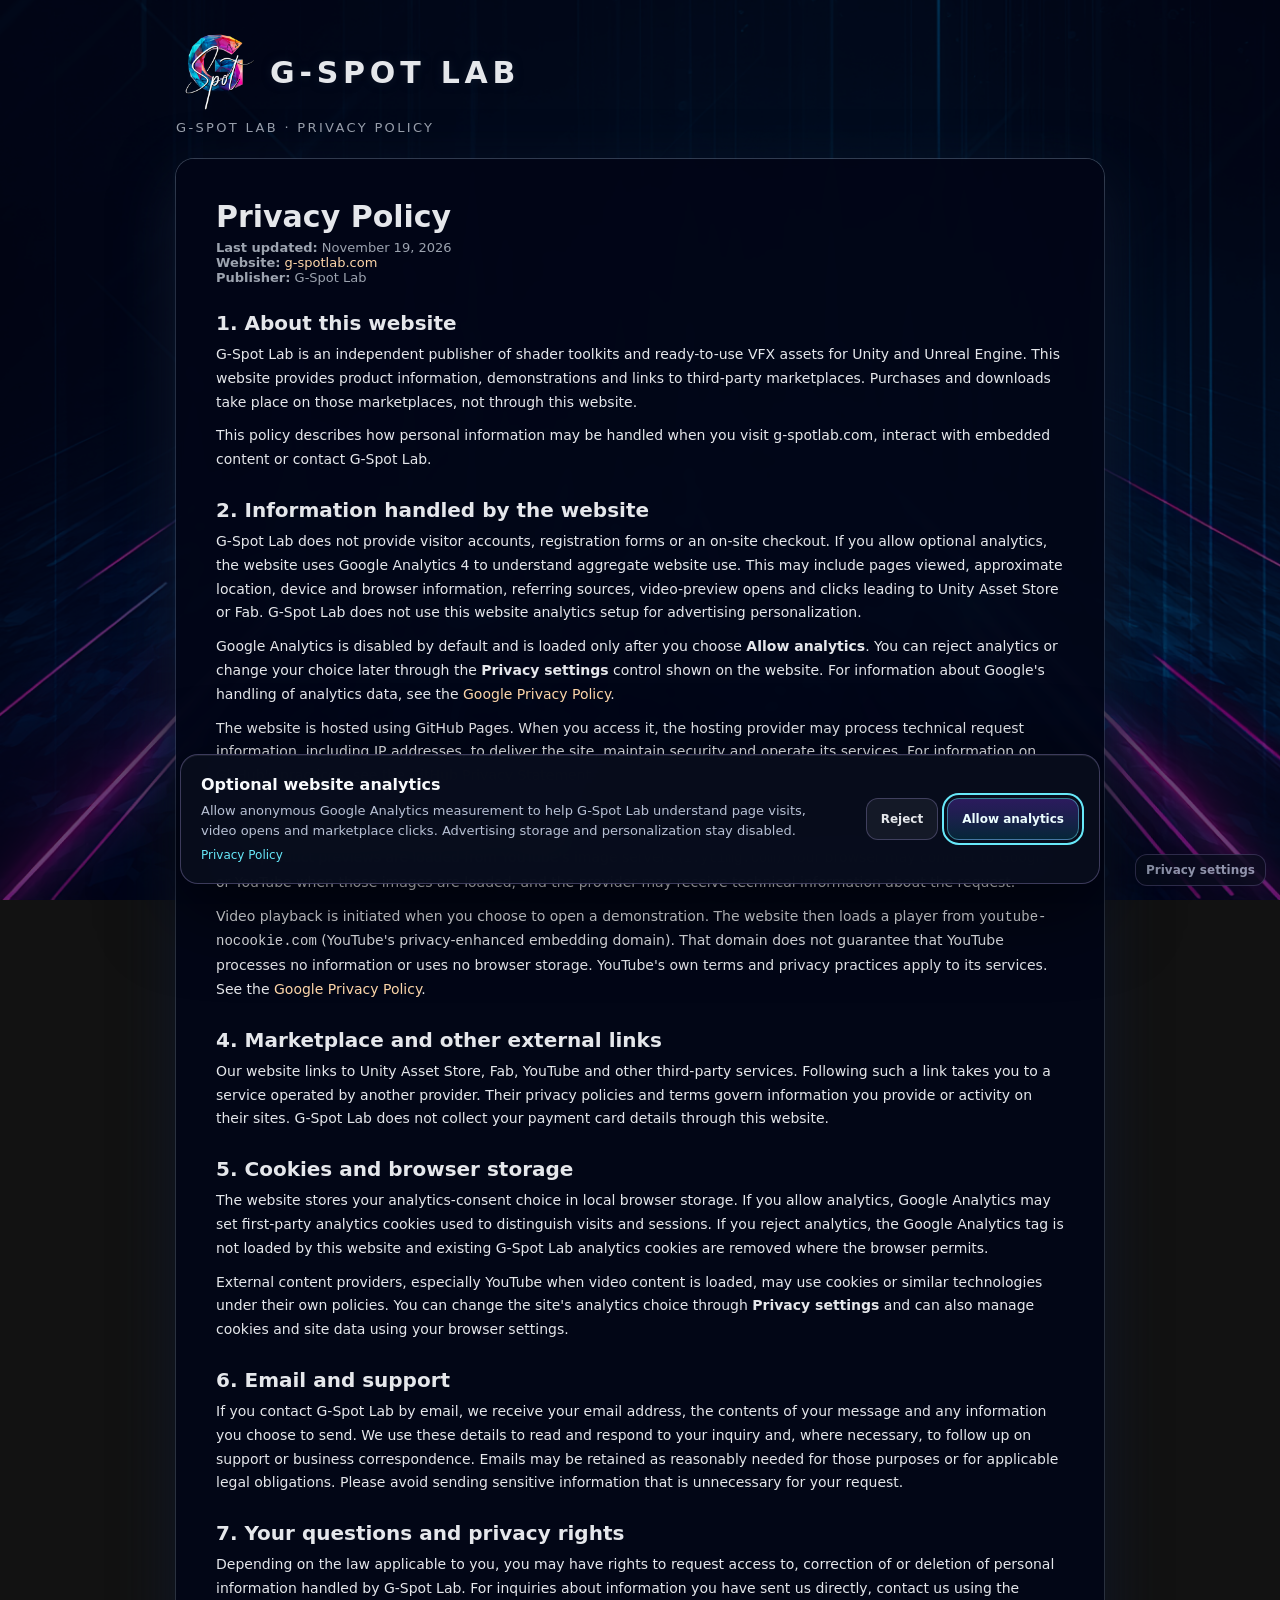
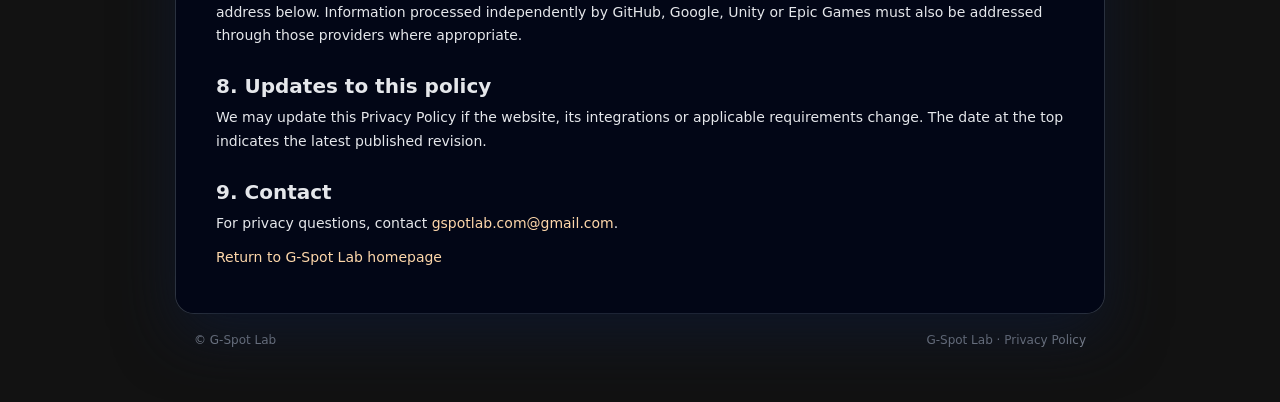
==== commit 2b6f3d4b: "Document optional Google Analytics use" ====
--- a/privacy/index.html
+++ b/privacy/index.html
@@ -1,226 +1,231 @@
-<!doctype html>
-<html lang="en">
-<head>
-  <meta charset="utf-8" />
-  <title>Privacy Policy – G-Spot Lab</title>
-  <meta name="viewport" content="width=device-width, initial-scale=1" />
-  <style>
-    :root {
-      color-scheme: dark;
-      --bg-overlay: rgba(2, 6, 23, 0.6);   /* затемнение поверх фона */
-      --card-bg: rgba(2, 6, 23, 0.94);     /* подложка под текст */
-      --card-border: rgba(148, 163, 184, 0.4);
-      --text: #e5e7eb;                     /* светло-серый текст */
-      --muted: #9ca3af;
-      --accent: #f97316;
-      --accent-soft: #fed7aa;
-    }
-
-    * { box-sizing: border-box; }
-
-    body {
-      margin: 0;
-      font-family: system-ui, -apple-system, BlinkMacSystemFont, "Segoe UI",
-                   sans-serif;
-      color: var(--text);
-
-      /* фон как на Terms */
-      background-image: url("../assets/loading-bg.png");
-      background-size: cover;
-      background-repeat: no-repeat;
-      background-position: center bottom;
-      background-attachment: fixed;
-
-      position: relative;
-      min-height: 100vh;
-    }
-
-    body::before {
-      content: "";
-      position: fixed;
-      inset: 0;
-      background: var(--bg-overlay);
-      pointer-events: none;
-      z-index: -1;
-    }
-
-    .page-wrap {
-      max-width: 960px;
-      margin: 0 auto;
-      padding: 24px 12px 40px;
-    }
-
-    header {
-      margin-bottom: 24px;
-      display: flex;
-      flex-direction: column;
-      gap: 8px;
-      align-items: flex-start;
-    }
-
-    .logo-row {
-      display: flex;
-      align-items: center;
-      gap: 14px;
-    }
-
-    .logo-image {
-      height: 80px;
-      width: auto;
-      display: block;
-    }
-
-    .logo-text-main {
-      font-size: 30px;
-      font-weight: 700;
-      letter-spacing: 0.16em;
-      text-transform: uppercase;
-      color: var(--text); /* как основной текст */
-      text-shadow: 0 0 10px rgba(15, 23, 42, 0.9);
-    }
-
-    .subtitle {
-      font-size: 13px;
-      text-transform: uppercase;
-      letter-spacing: 0.18em;
-      color: var(--muted);
-    }
-
-    .card {
-      background: var(--card-bg);
-      border-radius: 18px;
-      padding: 30px 22px 30px;
-      box-shadow:
-        0 22px 60px rgba(15, 23, 42, 0.95),
-        0 0 0 1px var(--card-border);
-      backdrop-filter: blur(4px);
-    }
-
-    @media (min-width: 768px) {
-      .page-wrap { padding: 32px 16px 48px; }
-      .card { padding: 40px 40px 34px; }
-    }
-
-    h1 {
-      font-size: 30px;
-      margin: 0 0 6px;
-    }
-
-    .meta {
-      font-size: 13px;
-      color: var(--muted);
-      margin-bottom: 22px;
-    }
-
-    h2 {
-      margin-top: 26px;
-      margin-bottom: 8px;
-      font-size: 20px;
-    }
-
-    h3 {
-      margin-top: 18px;
-      margin-bottom: 4px;
-      font-size: 16px;
-    }
-
-    p {
-      margin-top: 6px;
-      margin-bottom: 10px;
-      font-size: 14px;
-      line-height: 1.7;
-      color: var(--text);
-    }
-
-    ul {
-      margin: 4px 0 10px 22px;
-      padding: 0;
-      font-size: 14px;
-      line-height: 1.7;
-      color: var(--text);
-    }
-
-    li { margin-bottom: 4px; }
-    strong { font-weight: 600; }
-
-    a {
-      color: var(--accent-soft);
-      text-decoration: none;
-      border-bottom: 1px solid transparent;
-    }
-    a:hover {
-      border-bottom-color: rgba(249, 115, 22, 0.7);
-    }
-
-    footer {
-      max-width: 960px;
-      margin: 20px auto 0;
-      font-size: 12px;
-      color: var(--muted);
-      display: flex;
-      justify-content: space-between;
-      gap: 12px;
-      flex-wrap: wrap;
-      padding: 0 18px 10px;
-    }
-  </style>
-<link rel="stylesheet" href="/assets/back-to-top.css?v=1" />
-  <script src="/assets/back-to-top.js?v=1" defer></script>
-</head>
-<body>
-<div class="page-wrap">
-  <header>
-    <div class="logo-row">
-      <img class="logo-image" src="../assets/gspot-logo.png" alt="G-Spot Lab logo" />
-      <div class="logo-text-main">G-Spot Lab</div>
-    </div>
-    <div class="subtitle">G-Spot Lab · Privacy Policy</div>
-  </header>
-
-  <main class="card">
-    <h1>Privacy Policy</h1>
-    <div class="meta">
-      <div><strong>Last updated:</strong> October 28, 2026</div>
-      <div><strong>Website:</strong> <a href="https://g-spotlab.com/">g-spotlab.com</a></div>
-      <div><strong>Publisher:</strong> G-Spot Lab</div>
-    </div>
-
-    <h2>1. About this website</h2>
-    <p>G-Spot Lab is an independent publisher of shader toolkits and ready-to-use VFX assets for Unity and Unreal Engine. This website provides product information, demonstrations and links to third-party marketplaces. Purchases and downloads take place on those marketplaces, not through this website.</p>
-    <p>This policy describes how personal information may be handled when you visit g-spotlab.com, interact with embedded content or contact G-Spot Lab.</p>
-
-    <h2>2. Information handled by the website</h2>
-    <p>G-Spot Lab does not provide visitor accounts, registration forms or an on-site checkout. We have not installed our own advertising trackers or website analytics on this site.</p>
-    <p>The website is hosted using GitHub Pages. When you access it, the hosting provider may process technical request information, including IP addresses, to deliver the site, maintain security and operate its services. For information on GitHub's practices, see the <a href="https://docs.github.com/en/site-policy/privacy-policies/github-general-privacy-statement" target="_blank" rel="noopener noreferrer">GitHub Privacy Statement</a>.</p>
-
-    <h2>3. YouTube previews and videos</h2>
-    <p>Some product previews are loaded from YouTube's image servers (<code>i.ytimg.com</code>). Your browser may connect to Google or YouTube when those images are loaded, and the provider may receive technical information about the request.</p>
-    <p>Video playback is initiated when you choose to open a demonstration. The website then loads a player from <code>youtube-nocookie.com</code> (YouTube's privacy-enhanced embedding domain). That domain does not guarantee that YouTube processes no information or uses no browser storage. YouTube's own terms and privacy practices apply to its services. See the <a href="https://policies.google.com/privacy" target="_blank" rel="noopener noreferrer">Google Privacy Policy</a>.</p>
-
-    <h2>4. Marketplace and other external links</h2>
-    <p>Our website links to Unity Asset Store, Fab, YouTube and other third-party services. Following such a link takes you to a service operated by another provider. Their privacy policies and terms govern information you provide or activity on their sites. G-Spot Lab does not collect your payment card details through this website.</p>
-
-    <h2>5. Cookies and browser storage</h2>
-    <p>G-Spot Lab has not intentionally added its own tracking cookies or analytics cookies to this website. External content providers, especially YouTube when video content is loaded, may use cookies or similar technologies under their own policies. You can manage cookies and site data using your browser settings.</p>
-
-    <h2>6. Email and support</h2>
-    <p>If you contact G-Spot Lab by email, we receive your email address, the contents of your message and any information you choose to send. We use these details to read and respond to your inquiry and, where necessary, to follow up on support or business correspondence. Emails may be retained as reasonably needed for those purposes or for applicable legal obligations. Please avoid sending sensitive information that is unnecessary for your request.</p>
-
-    <h2>7. Your questions and privacy rights</h2>
-    <p>Depending on the law applicable to you, you may have rights to request access to, correction of or deletion of personal information handled by G-Spot Lab. For inquiries about information you have sent us directly, contact us using the address below. Information processed independently by GitHub, Google, Unity or Epic Games must also be addressed through those providers where appropriate.</p>
-
-    <h2>8. Updates to this policy</h2>
-    <p>We may update this Privacy Policy if the website, its integrations or applicable requirements change. The date at the top indicates the latest published revision.</p>
-
-    <h2>9. Contact</h2>
-    <p>For privacy questions, contact <a href="mailto:gspotlab.com@gmail.com">gspotlab.com@gmail.com</a>.</p>
-    <p><a href="/">Return to G-Spot Lab homepage</a></p>
-  </main>
-
-
-<footer>
-  <span>© G-Spot Lab</span>
-  <span>G-Spot Lab · Privacy Policy</span>
-</footer>
-</body>
-</html>
+<!doctype html>
+<html lang="en">
+<head>
+  <meta charset="utf-8" />
+  <title>Privacy Policy – G-Spot Lab</title>
+  <meta name="viewport" content="width=device-width, initial-scale=1" />
+  <style>
+    :root {
+      color-scheme: dark;
+      --bg-overlay: rgba(2, 6, 23, 0.6);   /* затемнение поверх фона */
+      --card-bg: rgba(2, 6, 23, 0.94);     /* подложка под текст */
+      --card-border: rgba(148, 163, 184, 0.4);
+      --text: #e5e7eb;                     /* светло-серый текст */
+      --muted: #9ca3af;
+      --accent: #f97316;
+      --accent-soft: #fed7aa;
+    }
+
+    * { box-sizing: border-box; }
+
+    body {
+      margin: 0;
+      font-family: system-ui, -apple-system, BlinkMacSystemFont, "Segoe UI",
+                   sans-serif;
+      color: var(--text);
+
+      /* фон как на Terms */
+      background-image: url("../assets/loading-bg.png");
+      background-size: cover;
+      background-repeat: no-repeat;
+      background-position: center bottom;
+      background-attachment: fixed;
+
+      position: relative;
+      min-height: 100vh;
+    }
+
+    body::before {
+      content: "";
+      position: fixed;
+      inset: 0;
+      background: var(--bg-overlay);
+      pointer-events: none;
+      z-index: -1;
+    }
+
+    .page-wrap {
+      max-width: 960px;
+      margin: 0 auto;
+      padding: 24px 12px 40px;
+    }
+
+    header {
+      margin-bottom: 24px;
+      display: flex;
+      flex-direction: column;
+      gap: 8px;
+      align-items: flex-start;
+    }
+
+    .logo-row {
+      display: flex;
+      align-items: center;
+      gap: 14px;
+    }
+
+    .logo-image {
+      height: 80px;
+      width: auto;
+      display: block;
+    }
+
+    .logo-text-main {
+      font-size: 30px;
+      font-weight: 700;
+      letter-spacing: 0.16em;
+      text-transform: uppercase;
+      color: var(--text); /* как основной текст */
+      text-shadow: 0 0 10px rgba(15, 23, 42, 0.9);
+    }
+
+    .subtitle {
+      font-size: 13px;
+      text-transform: uppercase;
+      letter-spacing: 0.18em;
+      color: var(--muted);
+    }
+
+    .card {
+      background: var(--card-bg);
+      border-radius: 18px;
+      padding: 30px 22px 30px;
+      box-shadow:
+        0 22px 60px rgba(15, 23, 42, 0.95),
+        0 0 0 1px var(--card-border);
+      backdrop-filter: blur(4px);
+    }
+
+    @media (min-width: 768px) {
+      .page-wrap { padding: 32px 16px 48px; }
+      .card { padding: 40px 40px 34px; }
+    }
+
+    h1 {
+      font-size: 30px;
+      margin: 0 0 6px;
+    }
+
+    .meta {
+      font-size: 13px;
+      color: var(--muted);
+      margin-bottom: 22px;
+    }
+
+    h2 {
+      margin-top: 26px;
+      margin-bottom: 8px;
+      font-size: 20px;
+    }
+
+    h3 {
+      margin-top: 18px;
+      margin-bottom: 4px;
+      font-size: 16px;
+    }
+
+    p {
+      margin-top: 6px;
+      margin-bottom: 10px;
+      font-size: 14px;
+      line-height: 1.7;
+      color: var(--text);
+    }
+
+    ul {
+      margin: 4px 0 10px 22px;
+      padding: 0;
+      font-size: 14px;
+      line-height: 1.7;
+      color: var(--text);
+    }
+
+    li { margin-bottom: 4px; }
+    strong { font-weight: 600; }
+
+    a {
+      color: var(--accent-soft);
+      text-decoration: none;
+      border-bottom: 1px solid transparent;
+    }
+    a:hover {
+      border-bottom-color: rgba(249, 115, 22, 0.7);
+    }
+
+    footer {
+      max-width: 960px;
+      margin: 20px auto 0;
+      font-size: 12px;
+      color: var(--muted);
+      display: flex;
+      justify-content: space-between;
+      gap: 12px;
+      flex-wrap: wrap;
+      padding: 0 18px 10px;
+    }
+  </style>
+<link rel="stylesheet" href="/assets/back-to-top.css?v=1" />
+  <script src="/assets/back-to-top.js?v=1" defer></script>
+  <link rel="stylesheet" href="/assets/analytics-consent.css?v=1" />
+  <script src="/assets/analytics-consent.js?v=1" defer></script>
+</head>
+<body>
+<div class="page-wrap">
+  <header>
+    <div class="logo-row">
+      <img class="logo-image" src="../assets/gspot-logo.png" alt="G-Spot Lab logo" />
+      <div class="logo-text-main">G-Spot Lab</div>
+    </div>
+    <div class="subtitle">G-Spot Lab · Privacy Policy</div>
+  </header>
+
+  <main class="card">
+    <h1>Privacy Policy</h1>
+    <div class="meta">
+      <div><strong>Last updated:</strong> November 19, 2026</div>
+      <div><strong>Website:</strong> <a href="https://g-spotlab.com/">g-spotlab.com</a></div>
+      <div><strong>Publisher:</strong> G-Spot Lab</div>
+    </div>
+
+    <h2>1. About this website</h2>
+    <p>G-Spot Lab is an independent publisher of shader toolkits and ready-to-use VFX assets for Unity and Unreal Engine. This website provides product information, demonstrations and links to third-party marketplaces. Purchases and downloads take place on those marketplaces, not through this website.</p>
+    <p>This policy describes how personal information may be handled when you visit g-spotlab.com, interact with embedded content or contact G-Spot Lab.</p>
+
+    <h2>2. Information handled by the website</h2>
+    <p>G-Spot Lab does not provide visitor accounts, registration forms or an on-site checkout. If you allow optional analytics, the website uses Google Analytics 4 to understand aggregate website use. This may include pages viewed, approximate location, device and browser information, referring sources, video-preview opens and clicks leading to Unity Asset Store or Fab. G-Spot Lab does not use this website analytics setup for advertising personalization.</p>
+    <p>Google Analytics is disabled by default and is loaded only after you choose <strong>Allow analytics</strong>. You can reject analytics or change your choice later through the <strong>Privacy settings</strong> control shown on the website. For information about Google's handling of analytics data, see the <a href="https://policies.google.com/privacy" target="_blank" rel="noopener noreferrer">Google Privacy Policy</a>.</p>
+    <p>The website is hosted using GitHub Pages. When you access it, the hosting provider may process technical request information, including IP addresses, to deliver the site, maintain security and operate its services. For information on GitHub's practices, see the <a href="https://docs.github.com/en/site-policy/privacy-policies/github-general-privacy-statement" target="_blank" rel="noopener noreferrer">GitHub Privacy Statement</a>.</p>
+
+    <h2>3. YouTube previews and videos</h2>
+    <p>Some product previews are loaded from YouTube's image servers (<code>i.ytimg.com</code>). Your browser may connect to Google or YouTube when those images are loaded, and the provider may receive technical information about the request.</p>
+    <p>Video playback is initiated when you choose to open a demonstration. The website then loads a player from <code>youtube-nocookie.com</code> (YouTube's privacy-enhanced embedding domain). That domain does not guarantee that YouTube processes no information or uses no browser storage. YouTube's own terms and privacy practices apply to its services. See the <a href="https://policies.google.com/privacy" target="_blank" rel="noopener noreferrer">Google Privacy Policy</a>.</p>
+
+    <h2>4. Marketplace and other external links</h2>
+    <p>Our website links to Unity Asset Store, Fab, YouTube and other third-party services. Following such a link takes you to a service operated by another provider. Their privacy policies and terms govern information you provide or activity on their sites. G-Spot Lab does not collect your payment card details through this website.</p>
+
+    <h2>5. Cookies and browser storage</h2>
+    <p>The website stores your analytics-consent choice in local browser storage. If you allow analytics, Google Analytics may set first-party analytics cookies used to distinguish visits and sessions. If you reject analytics, the Google Analytics tag is not loaded by this website and existing G-Spot Lab analytics cookies are removed where the browser permits.</p>
+    <p>External content providers, especially YouTube when video content is loaded, may use cookies or similar technologies under their own policies. You can change the site's analytics choice through <strong>Privacy settings</strong> and can also manage cookies and site data using your browser settings.</p>
+
+    <h2>6. Email and support</h2>
+    <p>If you contact G-Spot Lab by email, we receive your email address, the contents of your message and any information you choose to send. We use these details to read and respond to your inquiry and, where necessary, to follow up on support or business correspondence. Emails may be retained as reasonably needed for those purposes or for applicable legal obligations. Please avoid sending sensitive information that is unnecessary for your request.</p>
+
+    <h2>7. Your questions and privacy rights</h2>
+    <p>Depending on the law applicable to you, you may have rights to request access to, correction of or deletion of personal information handled by G-Spot Lab. For inquiries about information you have sent us directly, contact us using the address below. Information processed independently by GitHub, Google, Unity or Epic Games must also be addressed through those providers where appropriate.</p>
+
+    <h2>8. Updates to this policy</h2>
+    <p>We may update this Privacy Policy if the website, its integrations or applicable requirements change. The date at the top indicates the latest published revision.</p>
+
+    <h2>9. Contact</h2>
+    <p>For privacy questions, contact <a href="mailto:gspotlab.com@gmail.com">gspotlab.com@gmail.com</a>.</p>
+    <p><a href="/">Return to G-Spot Lab homepage</a></p>
+  </main>
+
+
+<footer>
+  <span>© G-Spot Lab</span>
+  <span>G-Spot Lab · Privacy Policy</span>
+</footer>
+</body>
+</html>
+
--- a/assets/analytics-consent.css
+++ b/assets/analytics-consent.css
@@ -0,0 +1,57 @@
+.gsl-consent-banner{
+  position:fixed;
+  z-index:10000;
+  left:16px;
+  right:16px;
+  bottom:16px;
+  display:flex;
+  align-items:center;
+  justify-content:space-between;
+  gap:24px;
+  width:min(920px,calc(100% - 32px));
+  margin:auto;
+  padding:20px;
+  border:1px solid rgba(196,181,253,.28);
+  border-radius:18px;
+  background:rgba(8,13,28,.97);
+  box-shadow:0 24px 80px rgba(0,0,0,.58),inset 0 1px rgba(255,255,255,.07);
+  color:#f8fafc;
+  font-family:Inter,ui-sans-serif,system-ui,-apple-system,"Segoe UI",sans-serif;
+  backdrop-filter:blur(18px)
+}
+.gsl-consent-copy{min-width:0}
+.gsl-consent-copy strong{display:block;margin-bottom:7px;font-size:16px;color:#f8fafc}
+.gsl-consent-copy p{margin:0;color:#b7c0d4;font-size:13px;line-height:1.55}
+.gsl-consent-copy a{display:inline-block;margin-top:7px;color:#67e8f9;font-size:12px;text-underline-offset:3px}
+.gsl-consent-actions{display:flex;flex:0 0 auto;gap:9px}
+.gsl-consent-actions button,.gsl-consent-settings{
+  appearance:none;
+  border:1px solid rgba(196,181,253,.25);
+  border-radius:12px;
+  background:rgba(255,255,255,.055);
+  color:#e5e7eb;
+  cursor:pointer;
+  font:700 12px/1.2 Inter,ui-sans-serif,system-ui,-apple-system,"Segoe UI",sans-serif
+}
+.gsl-consent-actions button{min-height:42px;padding:10px 14px}
+.gsl-consent-actions button.is-primary{border-color:rgba(103,232,249,.45);background:linear-gradient(180deg,rgba(124,58,237,.32),rgba(6,182,212,.16));color:#ecfeff}
+.gsl-consent-actions button:hover,.gsl-consent-settings:hover{border-color:rgba(103,232,249,.55);color:#fff}
+.gsl-consent-actions button:focus-visible,.gsl-consent-settings:focus-visible{outline:2px solid #67e8f9;outline-offset:3px}
+.gsl-consent-settings{
+  position:fixed;
+  z-index:9998;
+  right:14px;
+  bottom:14px;
+  padding:8px 10px;
+  background:rgba(8,13,28,.88);
+  color:#aab2c7;
+  opacity:.82;
+  backdrop-filter:blur(10px)
+}
+@media(max-width:680px){
+  .gsl-consent-banner{align-items:stretch;flex-direction:column;gap:16px;padding:17px}
+  .gsl-consent-actions{display:grid;grid-template-columns:1fr 1fr;width:100%}
+  .gsl-consent-actions button{width:100%}
+}
+@media(prefers-reduced-motion:reduce){.gsl-consent-banner{scroll-behavior:auto}}
+
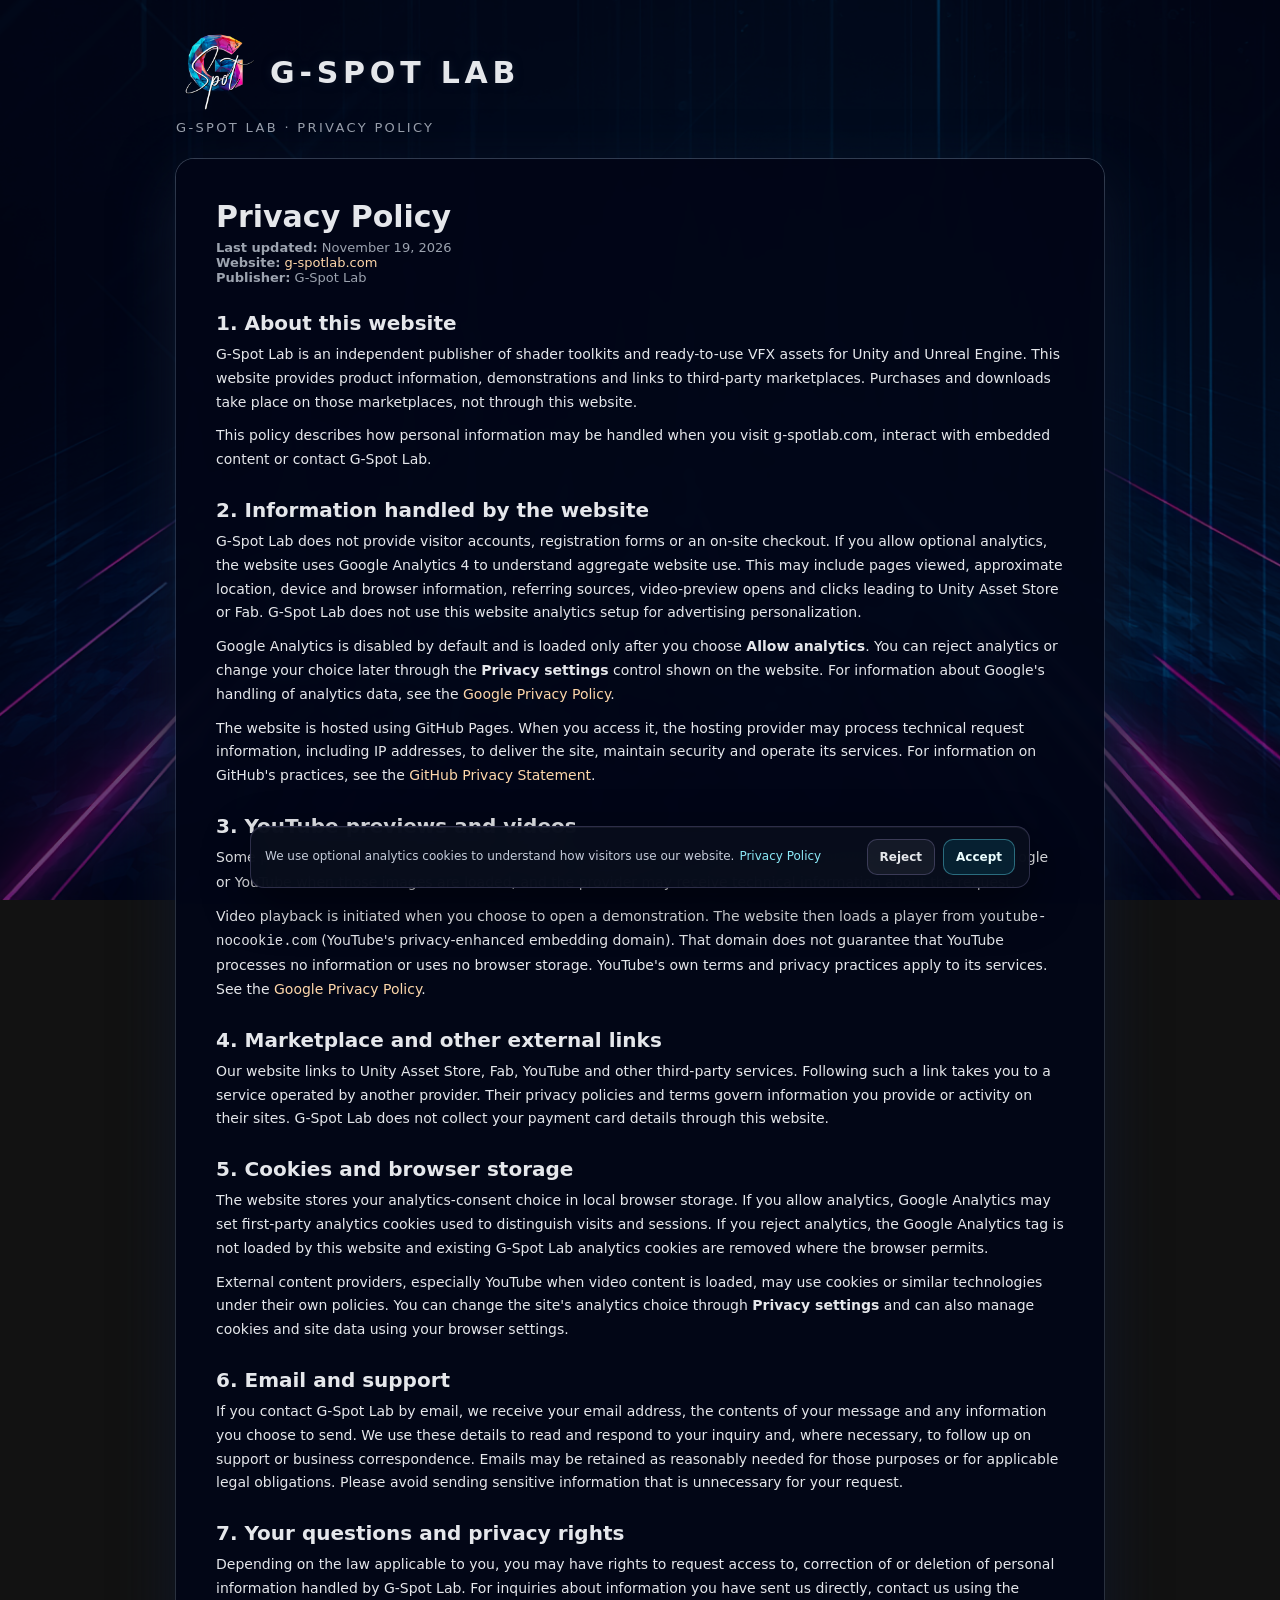
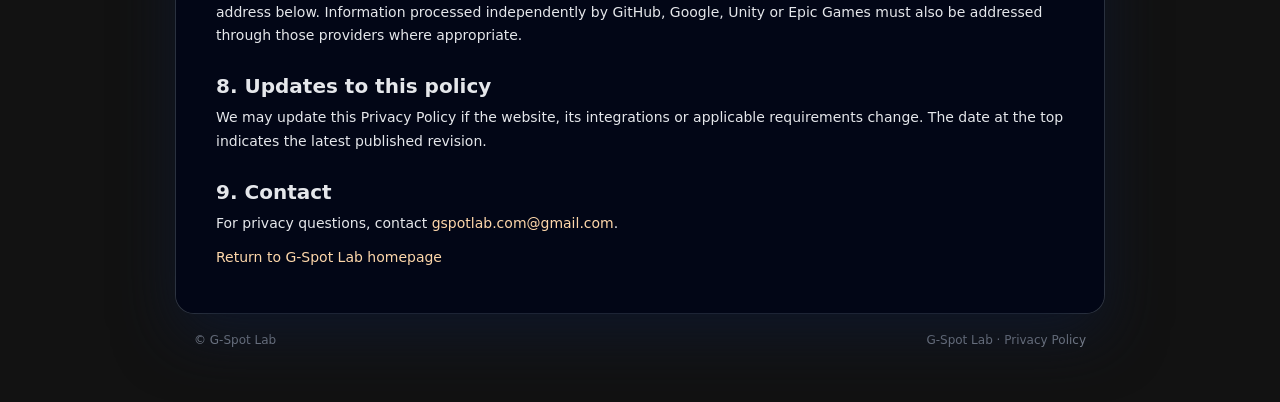
==== commit 7e048daa: "Refresh consent assets on privacy page" ====
--- a/privacy/index.html
+++ b/privacy/index.html
@@ -166,8 +166,8 @@
   </style>
 <link rel="stylesheet" href="/assets/back-to-top.css?v=1" />
   <script src="/assets/back-to-top.js?v=1" defer></script>
-  <link rel="stylesheet" href="/assets/analytics-consent.css?v=1" />
-  <script src="/assets/analytics-consent.js?v=1" defer></script>
+  <link rel="stylesheet" href="/assets/analytics-consent.css?v=2" />
+  <script src="/assets/analytics-consent.js?v=2" defer></script>
 </head>
 <body>
 <div class="page-wrap">
--- a/assets/analytics-consent.css
+++ b/assets/analytics-consent.css
@@ -1,55 +1,54 @@
 .gsl-consent-banner{
   position:fixed;
   z-index:10000;
-  left:16px;
-  right:16px;
-  bottom:16px;
+  left:12px;
+  right:12px;
+  bottom:12px;
   display:flex;
   align-items:center;
   justify-content:space-between;
-  gap:24px;
-  width:min(920px,calc(100% - 32px));
+  gap:16px;
+  width:min(780px,calc(100% - 24px));
   margin:auto;
-  padding:20px;
-  border:1px solid rgba(196,181,253,.28);
-  border-radius:18px;
-  background:rgba(8,13,28,.97);
-  box-shadow:0 24px 80px rgba(0,0,0,.58),inset 0 1px rgba(255,255,255,.07);
+  padding:12px 14px;
+  border:1px solid rgba(196,181,253,.2);
+  border-radius:14px;
+  background:rgba(8,13,28,.96);
+  box-shadow:0 16px 48px rgba(0,0,0,.45),inset 0 1px rgba(255,255,255,.05);
   color:#f8fafc;
   font-family:Inter,ui-sans-serif,system-ui,-apple-system,"Segoe UI",sans-serif;
-  backdrop-filter:blur(18px)
+  backdrop-filter:blur(14px)
 }
 .gsl-consent-copy{min-width:0}
-.gsl-consent-copy strong{display:block;margin-bottom:7px;font-size:16px;color:#f8fafc}
-.gsl-consent-copy p{margin:0;color:#b7c0d4;font-size:13px;line-height:1.55}
-.gsl-consent-copy a{display:inline-block;margin-top:7px;color:#67e8f9;font-size:12px;text-underline-offset:3px}
-.gsl-consent-actions{display:flex;flex:0 0 auto;gap:9px}
+.gsl-consent-copy p{margin:0;color:#c5ccda;font-size:12px;line-height:1.45}
+.gsl-consent-copy a{margin-left:5px;color:#8be9f7;font-size:12px;text-underline-offset:3px;white-space:nowrap}
+.gsl-consent-actions{display:flex;flex:0 0 auto;gap:8px}
 .gsl-consent-actions button,.gsl-consent-settings{
   appearance:none;
-  border:1px solid rgba(196,181,253,.25);
-  border-radius:12px;
+  border:1px solid rgba(196,181,253,.22);
+  border-radius:10px;
   background:rgba(255,255,255,.055);
   color:#e5e7eb;
   cursor:pointer;
   font:700 12px/1.2 Inter,ui-sans-serif,system-ui,-apple-system,"Segoe UI",sans-serif
 }
-.gsl-consent-actions button{min-height:42px;padding:10px 14px}
-.gsl-consent-actions button.is-primary{border-color:rgba(103,232,249,.45);background:linear-gradient(180deg,rgba(124,58,237,.32),rgba(6,182,212,.16));color:#ecfeff}
+.gsl-consent-actions button{min-height:36px;padding:8px 12px;white-space:nowrap}
+.gsl-consent-actions button.is-primary{border-color:rgba(103,232,249,.38);background:rgba(6,182,212,.12);color:#ecfeff}
 .gsl-consent-actions button:hover,.gsl-consent-settings:hover{border-color:rgba(103,232,249,.55);color:#fff}
 .gsl-consent-actions button:focus-visible,.gsl-consent-settings:focus-visible{outline:2px solid #67e8f9;outline-offset:3px}
 .gsl-consent-settings{
-  position:fixed;
-  z-index:9998;
-  right:14px;
-  bottom:14px;
-  padding:8px 10px;
-  background:rgba(8,13,28,.88);
-  color:#aab2c7;
-  opacity:.82;
-  backdrop-filter:blur(10px)
+  padding:0;
+  border:0;
+  border-radius:0;
+  background:none;
+  color:inherit;
+  font:inherit;
+  text-decoration:underline;
+  text-decoration-color:rgba(103,232,249,.3);
+  text-underline-offset:3px
 }
 @media(max-width:680px){
-  .gsl-consent-banner{align-items:stretch;flex-direction:column;gap:16px;padding:17px}
+  .gsl-consent-banner{align-items:stretch;flex-direction:column;gap:11px;padding:12px}
   .gsl-consent-actions{display:grid;grid-template-columns:1fr 1fr;width:100%}
   .gsl-consent-actions button{width:100%}
 }
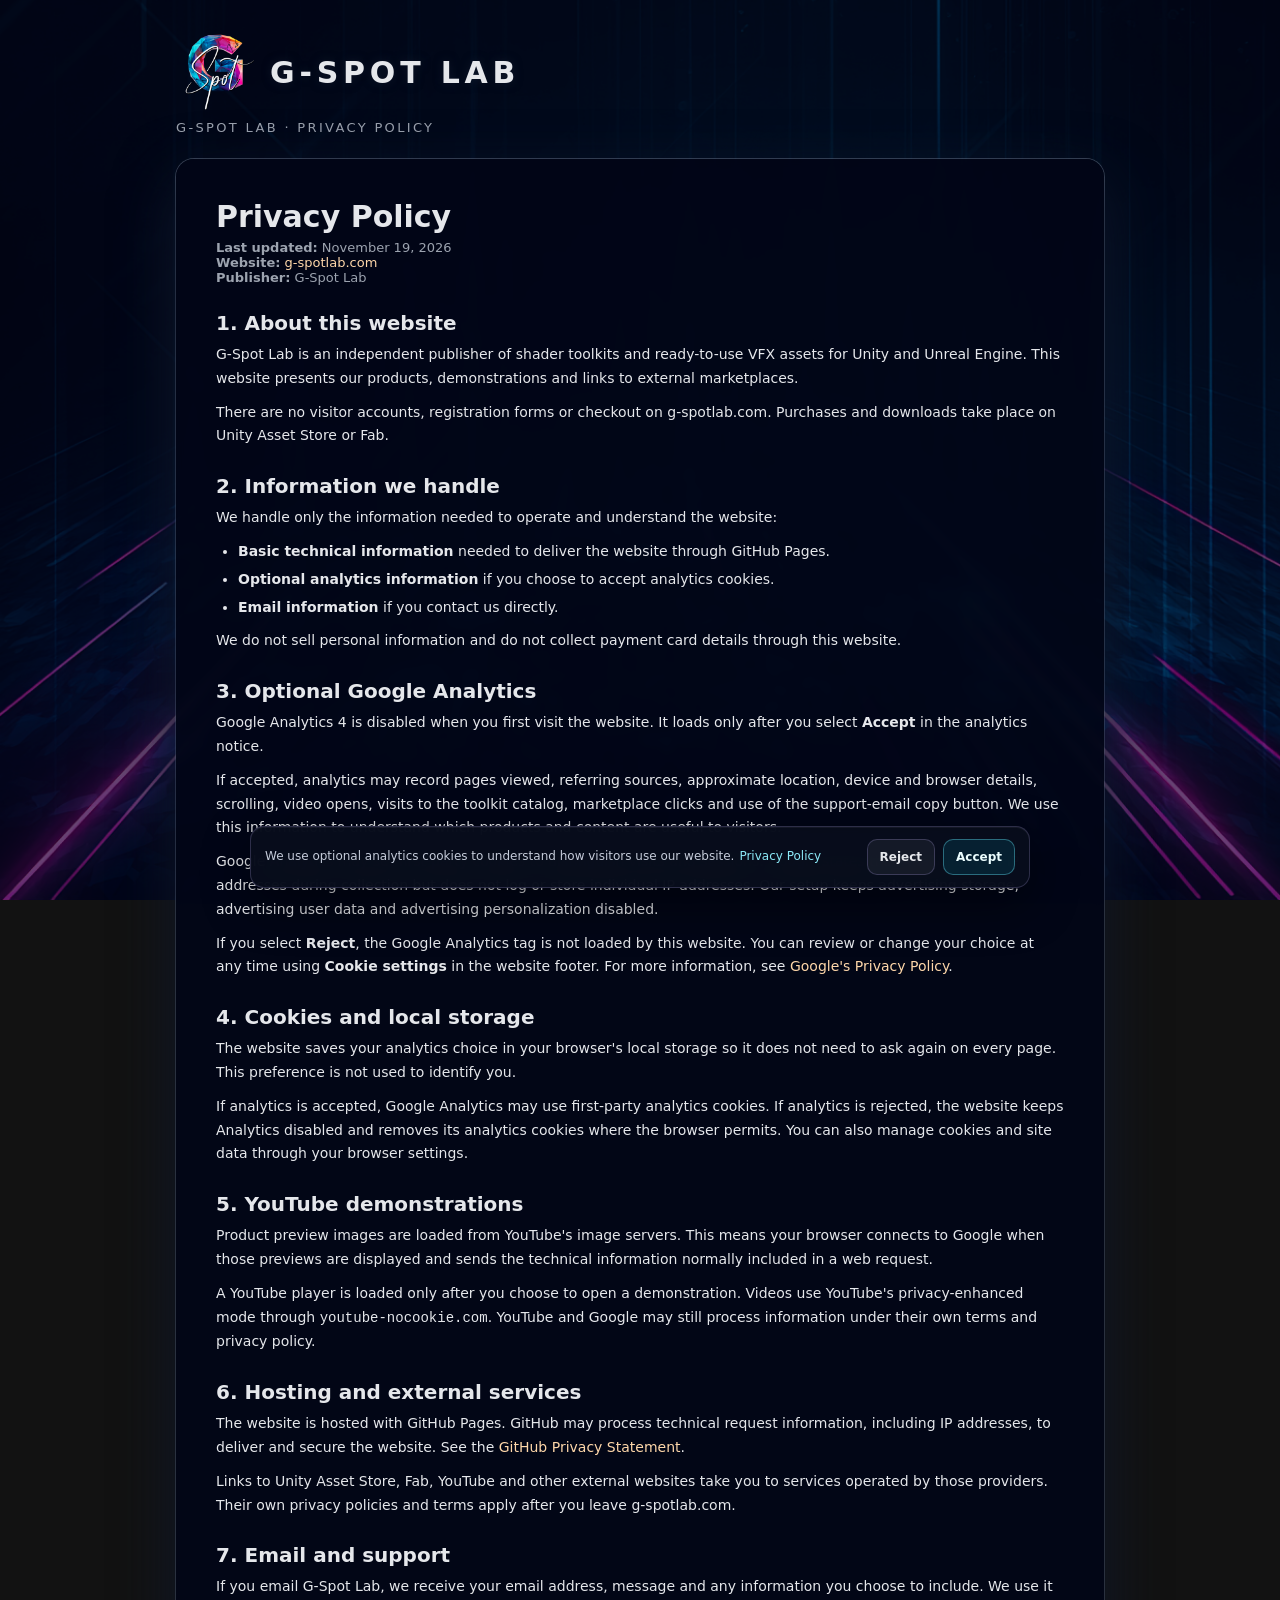
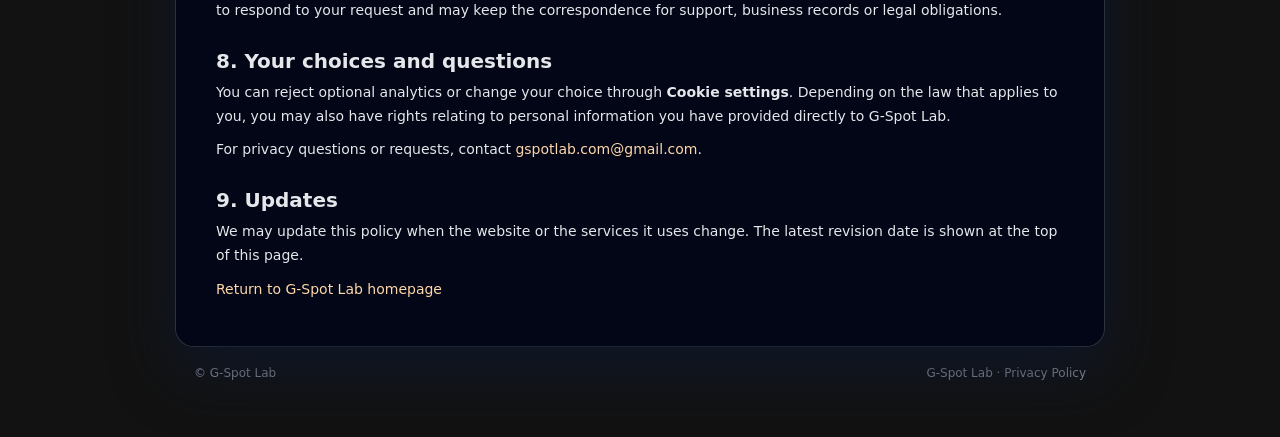
==== commit 75ca0e70: "Simplify and update privacy policy" ====
--- a/privacy/index.html
+++ b/privacy/index.html
@@ -188,36 +188,45 @@
     </div>
 
     <h2>1. About this website</h2>
-    <p>G-Spot Lab is an independent publisher of shader toolkits and ready-to-use VFX assets for Unity and Unreal Engine. This website provides product information, demonstrations and links to third-party marketplaces. Purchases and downloads take place on those marketplaces, not through this website.</p>
-    <p>This policy describes how personal information may be handled when you visit g-spotlab.com, interact with embedded content or contact G-Spot Lab.</p>
-
-    <h2>2. Information handled by the website</h2>
-    <p>G-Spot Lab does not provide visitor accounts, registration forms or an on-site checkout. If you allow optional analytics, the website uses Google Analytics 4 to understand aggregate website use. This may include pages viewed, approximate location, device and browser information, referring sources, video-preview opens and clicks leading to Unity Asset Store or Fab. G-Spot Lab does not use this website analytics setup for advertising personalization.</p>
-    <p>Google Analytics is disabled by default and is loaded only after you choose <strong>Allow analytics</strong>. You can reject analytics or change your choice later through the <strong>Privacy settings</strong> control shown on the website. For information about Google's handling of analytics data, see the <a href="https://policies.google.com/privacy" target="_blank" rel="noopener noreferrer">Google Privacy Policy</a>.</p>
-    <p>The website is hosted using GitHub Pages. When you access it, the hosting provider may process technical request information, including IP addresses, to deliver the site, maintain security and operate its services. For information on GitHub's practices, see the <a href="https://docs.github.com/en/site-policy/privacy-policies/github-general-privacy-statement" target="_blank" rel="noopener noreferrer">GitHub Privacy Statement</a>.</p>
-
-    <h2>3. YouTube previews and videos</h2>
-    <p>Some product previews are loaded from YouTube's image servers (<code>i.ytimg.com</code>). Your browser may connect to Google or YouTube when those images are loaded, and the provider may receive technical information about the request.</p>
-    <p>Video playback is initiated when you choose to open a demonstration. The website then loads a player from <code>youtube-nocookie.com</code> (YouTube's privacy-enhanced embedding domain). That domain does not guarantee that YouTube processes no information or uses no browser storage. YouTube's own terms and privacy practices apply to its services. See the <a href="https://policies.google.com/privacy" target="_blank" rel="noopener noreferrer">Google Privacy Policy</a>.</p>
-
-    <h2>4. Marketplace and other external links</h2>
-    <p>Our website links to Unity Asset Store, Fab, YouTube and other third-party services. Following such a link takes you to a service operated by another provider. Their privacy policies and terms govern information you provide or activity on their sites. G-Spot Lab does not collect your payment card details through this website.</p>
-
-    <h2>5. Cookies and browser storage</h2>
-    <p>The website stores your analytics-consent choice in local browser storage. If you allow analytics, Google Analytics may set first-party analytics cookies used to distinguish visits and sessions. If you reject analytics, the Google Analytics tag is not loaded by this website and existing G-Spot Lab analytics cookies are removed where the browser permits.</p>
-    <p>External content providers, especially YouTube when video content is loaded, may use cookies or similar technologies under their own policies. You can change the site's analytics choice through <strong>Privacy settings</strong> and can also manage cookies and site data using your browser settings.</p>
-
-    <h2>6. Email and support</h2>
-    <p>If you contact G-Spot Lab by email, we receive your email address, the contents of your message and any information you choose to send. We use these details to read and respond to your inquiry and, where necessary, to follow up on support or business correspondence. Emails may be retained as reasonably needed for those purposes or for applicable legal obligations. Please avoid sending sensitive information that is unnecessary for your request.</p>
-
-    <h2>7. Your questions and privacy rights</h2>
-    <p>Depending on the law applicable to you, you may have rights to request access to, correction of or deletion of personal information handled by G-Spot Lab. For inquiries about information you have sent us directly, contact us using the address below. Information processed independently by GitHub, Google, Unity or Epic Games must also be addressed through those providers where appropriate.</p>
-
-    <h2>8. Updates to this policy</h2>
-    <p>We may update this Privacy Policy if the website, its integrations or applicable requirements change. The date at the top indicates the latest published revision.</p>
-
-    <h2>9. Contact</h2>
-    <p>For privacy questions, contact <a href="mailto:gspotlab.com@gmail.com">gspotlab.com@gmail.com</a>.</p>
+    <p>G-Spot Lab is an independent publisher of shader toolkits and ready-to-use VFX assets for Unity and Unreal Engine. This website presents our products, demonstrations and links to external marketplaces.</p>
+    <p>There are no visitor accounts, registration forms or checkout on g-spotlab.com. Purchases and downloads take place on Unity Asset Store or Fab.</p>
+
+    <h2>2. Information we handle</h2>
+    <p>We handle only the information needed to operate and understand the website:</p>
+    <ul>
+      <li><strong>Basic technical information</strong> needed to deliver the website through GitHub Pages.</li>
+      <li><strong>Optional analytics information</strong> if you choose to accept analytics cookies.</li>
+      <li><strong>Email information</strong> if you contact us directly.</li>
+    </ul>
+    <p>We do not sell personal information and do not collect payment card details through this website.</p>
+
+    <h2>3. Optional Google Analytics</h2>
+    <p>Google Analytics 4 is disabled when you first visit the website. It loads only after you select <strong>Accept</strong> in the analytics notice.</p>
+    <p>If accepted, analytics may record pages viewed, referring sources, approximate location, device and browser details, scrolling, video opens, visits to the toolkit catalog, marketplace clicks and use of the support-email copy button. We use this information to understand which products and content are useful to visitors.</p>
+    <p>Google Analytics may set first-party cookies to distinguish visits and sessions. Google states that Analytics uses IP addresses during collection but does not log or store individual IP addresses. Our setup keeps advertising storage, advertising user data and advertising personalization disabled.</p>
+    <p>If you select <strong>Reject</strong>, the Google Analytics tag is not loaded by this website. You can review or change your choice at any time using <strong>Cookie settings</strong> in the website footer. For more information, see <a href="https://policies.google.com/privacy" target="_blank" rel="noopener noreferrer">Google's Privacy Policy</a>.</p>
+
+    <h2>4. Cookies and local storage</h2>
+    <p>The website saves your analytics choice in your browser's local storage so it does not need to ask again on every page. This preference is not used to identify you.</p>
+    <p>If analytics is accepted, Google Analytics may use first-party analytics cookies. If analytics is rejected, the website keeps Analytics disabled and removes its analytics cookies where the browser permits. You can also manage cookies and site data through your browser settings.</p>
+
+    <h2>5. YouTube demonstrations</h2>
+    <p>Product preview images are loaded from YouTube's image servers. This means your browser connects to Google when those previews are displayed and sends the technical information normally included in a web request.</p>
+    <p>A YouTube player is loaded only after you choose to open a demonstration. Videos use YouTube's privacy-enhanced mode through <code>youtube-nocookie.com</code>. YouTube and Google may still process information under their own terms and privacy policy.</p>
+
+    <h2>6. Hosting and external services</h2>
+    <p>The website is hosted with GitHub Pages. GitHub may process technical request information, including IP addresses, to deliver and secure the website. See the <a href="https://docs.github.com/en/site-policy/privacy-policies/github-general-privacy-statement" target="_blank" rel="noopener noreferrer">GitHub Privacy Statement</a>.</p>
+    <p>Links to Unity Asset Store, Fab, YouTube and other external websites take you to services operated by those providers. Their own privacy policies and terms apply after you leave g-spotlab.com.</p>
+
+    <h2>7. Email and support</h2>
+    <p>If you email G-Spot Lab, we receive your email address, message and any information you choose to include. We use it to respond to your request and may keep the correspondence for support, business records or legal obligations.</p>
+
+    <h2>8. Your choices and questions</h2>
+    <p>You can reject optional analytics or change your choice through <strong>Cookie settings</strong>. Depending on the law that applies to you, you may also have rights relating to personal information you have provided directly to G-Spot Lab.</p>
+    <p>For privacy questions or requests, contact <a href="mailto:gspotlab.com@gmail.com">gspotlab.com@gmail.com</a>.</p>
+
+    <h2>9. Updates</h2>
+    <p>We may update this policy when the website or the services it uses change. The latest revision date is shown at the top of this page.</p>
     <p><a href="/">Return to G-Spot Lab homepage</a></p>
   </main>
 
